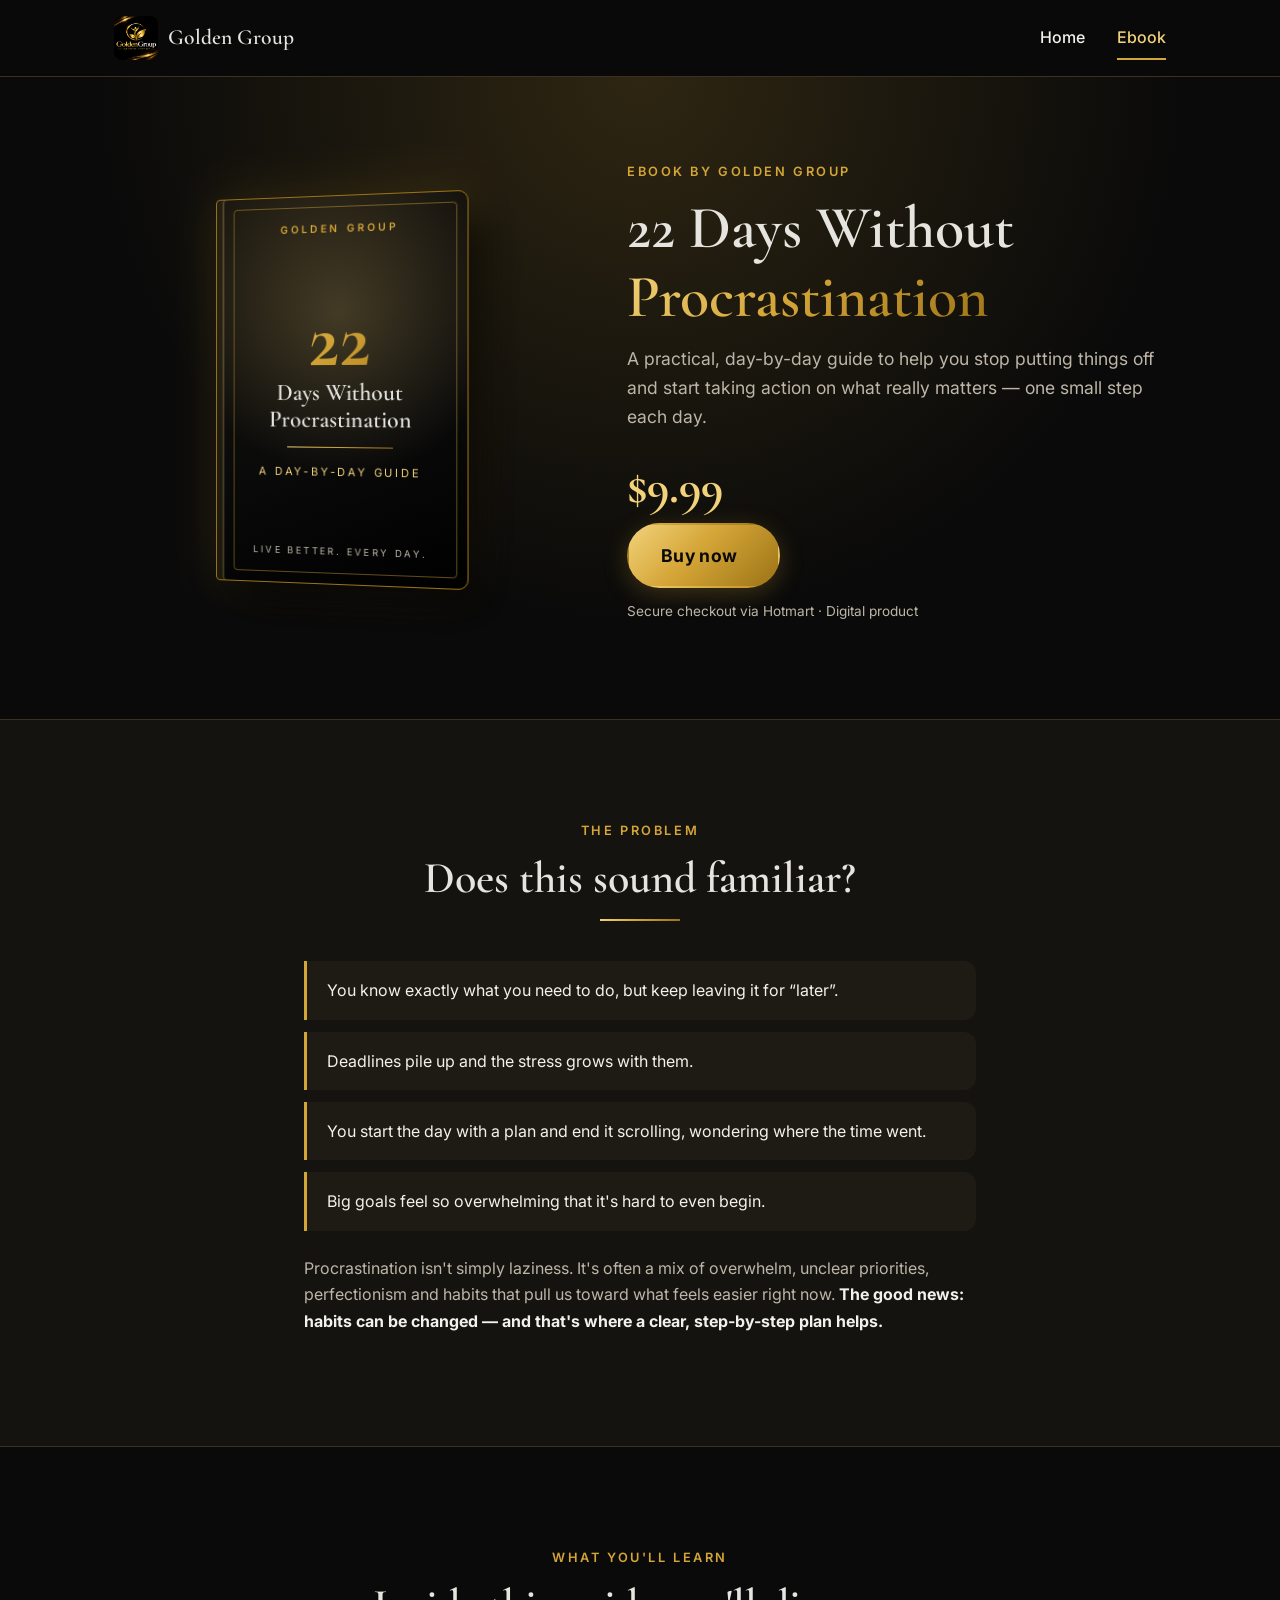
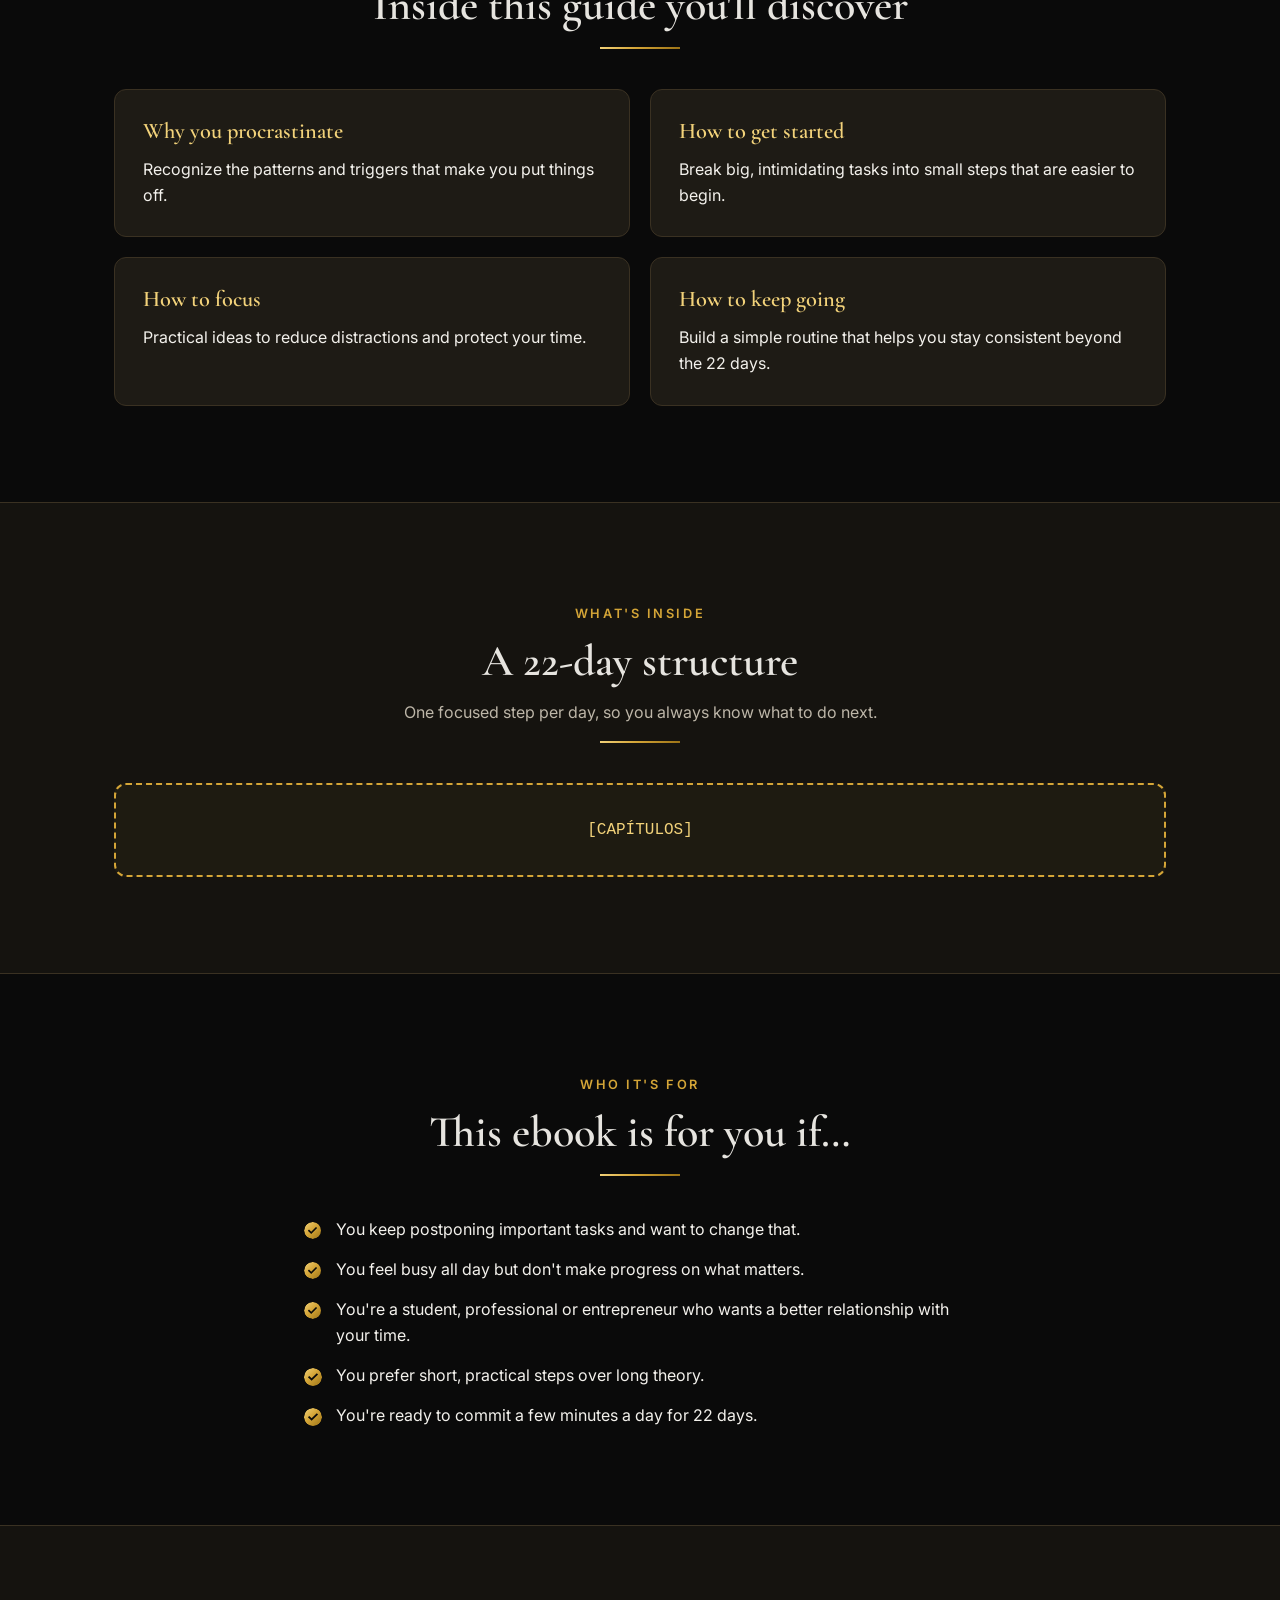
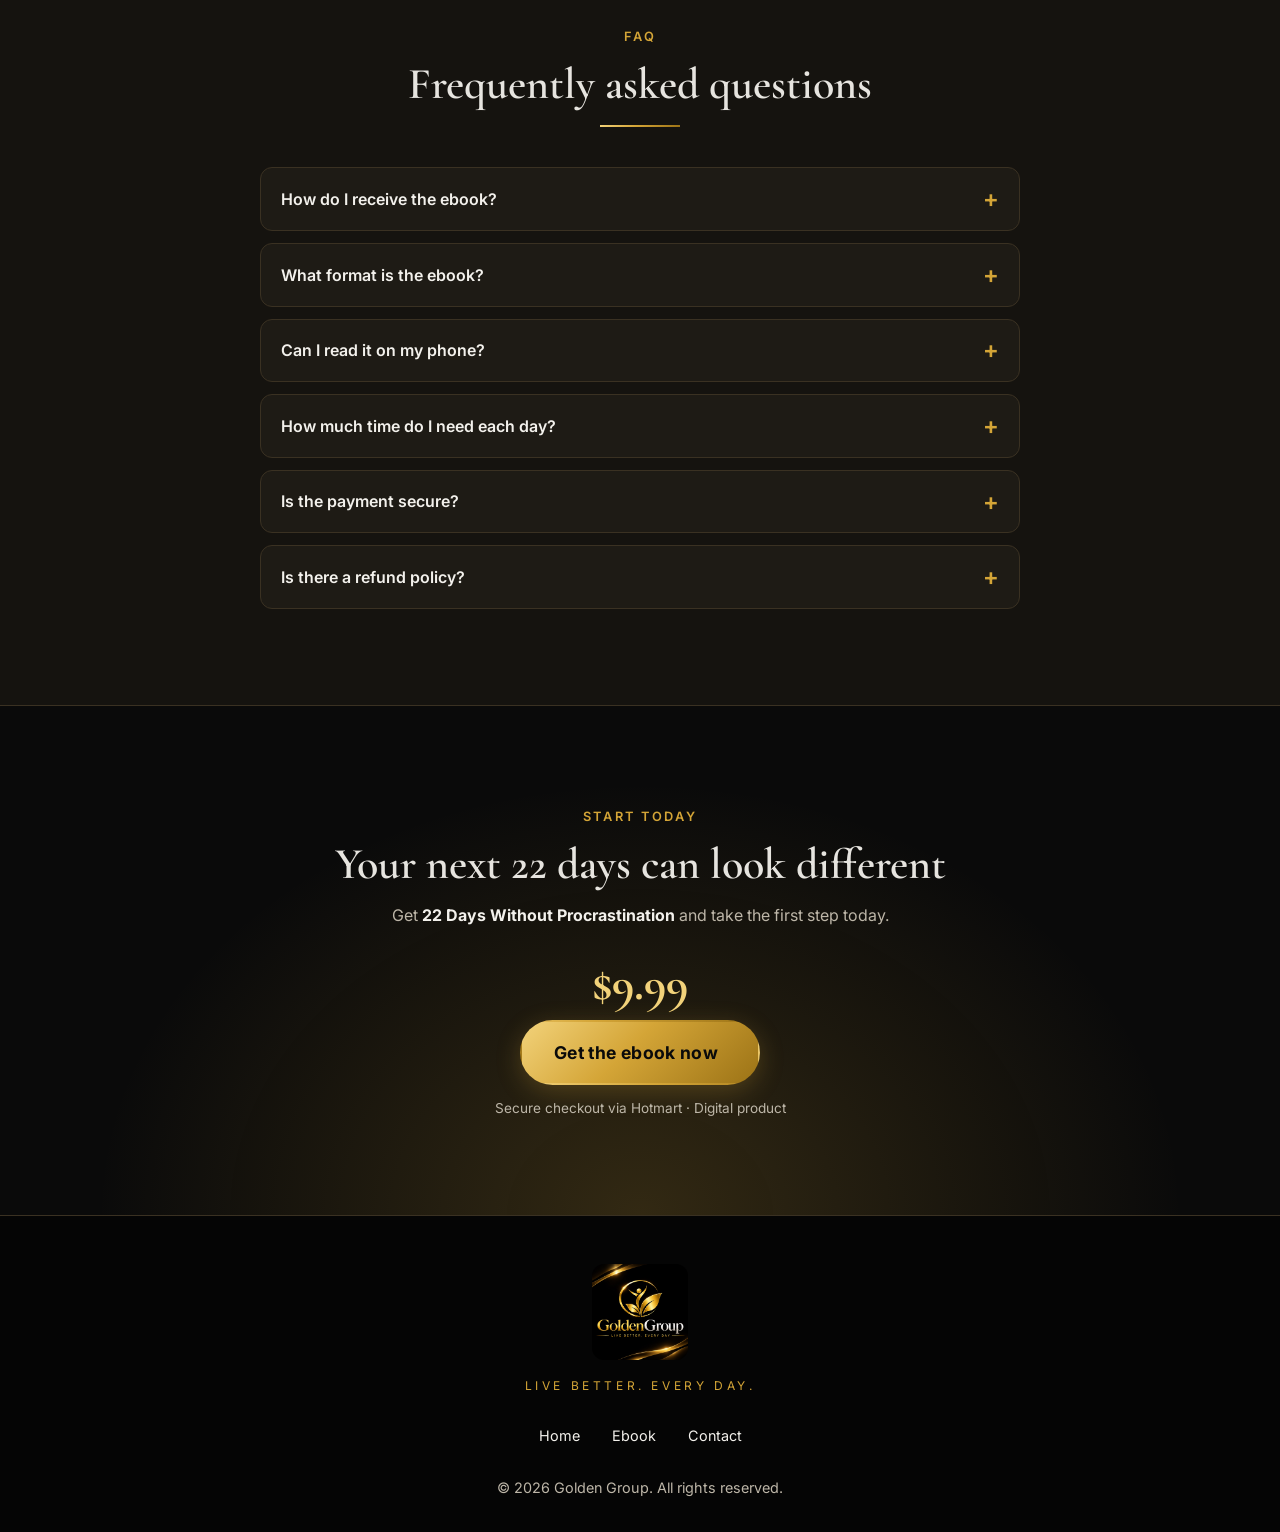
==== ebook.html @ d0ffbc99 "Fill refund policy in FAQ Co-Authored-By: Claude Opus 5.5 <noreply@anthropic.com>" ====
<!DOCTYPE html>
<html lang="en" class="no-js">
<head>
  <meta charset="UTF-8">
  <meta name="viewport" content="width=device-width, initial-scale=1">
  <title>22 Days Without Procrastination — Golden Group</title>
  <meta name="description" content="22 Days Without Procrastination: a practical day-by-day ebook by Golden Group to help you stop putting things off. Only $9.99.">
  <meta name="theme-color" content="#0a0a0a">

  <meta property="og:title" content="22 Days Without Procrastination — Golden Group">
  <meta property="og:description" content="A practical day-by-day ebook to help you stop putting things off. Only $9.99.">
  <meta property="og:type" content="product">
  <meta property="og:image" content="assets/logo.png">

  <link rel="icon" href="assets/logo.png">
  <link rel="apple-touch-icon" href="assets/logo.png">

  <link rel="preconnect" href="https://fonts.googleapis.com">
  <link rel="preconnect" href="https://fonts.gstatic.com" crossorigin>
  <link href="https://fonts.googleapis.com/css2?family=Cormorant+Garamond:wght@500;600;700&family=Inter:wght@400;500;600;700&display=swap" rel="stylesheet">
  <link rel="stylesheet" href="css/style.css">
</head>
<body>
  <a class="skip-link" href="#main">Skip to content</a>

  <header class="site-header">
    <div class="container header-inner">
      <a class="brand" href="index.html">
        <img src="assets/logo.png" alt="" width="44" height="44">
        <span>Golden Group</span>
      </a>
      <button class="nav-toggle" type="button" aria-expanded="false" aria-controls="site-nav" aria-label="Open menu">
        <span class="nav-toggle-bar" aria-hidden="true"></span>
      </button>
      <nav id="site-nav" class="site-nav" aria-label="Main">
        <ul class="nav-list">
          <li><a href="index.html">Home</a></li>
          <li><a href="ebook.html" aria-current="page">Ebook</a></li>
        </ul>
      </nav>
    </div>
  </header>

  <main id="main">
    <!-- Hero / offer -->
    <section class="hero ebook-hero" aria-labelledby="ebook-title">
      <div class="container feature">
        <div class="cover-wrap">
          <div class="ebook-cover" role="img" aria-label="Cover of the ebook 22 Days Without Procrastination, by Golden Group">
            <span class="cover-brand" aria-hidden="true">Golden Group</span>
            <div aria-hidden="true">
              <span class="cover-number text-gold">22</span>
              <span class="cover-title">Days Without Procrastination</span>
              <div class="cover-rule"></div>
              <span class="cover-sub">A day-by-day guide</span>
            </div>
            <span class="cover-footer" aria-hidden="true">Live better. Every day.</span>
          </div>
        </div>

        <div class="feature-body">
          <span class="eyebrow">Ebook by Golden Group</span>
          <h1 id="ebook-title">22 Days Without <span class="text-gold">Procrastination</span></h1>
          <p class="lead">
            A practical, day-by-day guide to help you stop putting things off and start
            taking action on what really matters — one small step each day.
          </p>
          <div class="price-box">
            <span class="price-tag" aria-label="Price: 9 dollars and 99 cents">$9.99</span>
            <a class="btn btn-primary btn-lg" href="https://pay.hotmart.com/P107081521Q" target="_blank" rel="noopener">
              Buy now<span class="visually-hidden"> (opens in a new tab)</span>
            </a>
            <p class="price-note">Secure checkout via Hotmart · Digital product</p>
          </div>
        </div>
      </div>
    </section>

    <!-- The problem -->
    <section id="problem" class="section section-alt" aria-labelledby="problem-title">
      <div class="container prose">
        <div class="section-header">
          <span class="eyebrow">The problem</span>
          <h2 id="problem-title">Does this sound familiar?</h2>
          <hr class="divider">
        </div>
        <ul class="pain-list">
          <li>You know exactly what you need to do, but keep leaving it for “later”.</li>
          <li>Deadlines pile up and the stress grows with them.</li>
          <li>You start the day with a plan and end it scrolling, wondering where the time went.</li>
          <li>Big goals feel so overwhelming that it's hard to even begin.</li>
        </ul>
        <p>
          Procrastination isn't simply laziness. It's often a mix of overwhelm, unclear priorities,
          perfectionism and habits that pull us toward what feels easier right now.
          <strong>The good news: habits can be changed — and that's where a clear,
          step-by-step plan helps.</strong>
        </p>
      </div>
    </section>

    <!-- What you'll learn -->
    <section id="learn" class="section" aria-labelledby="learn-title">
      <div class="container">
        <div class="section-header">
          <span class="eyebrow">What you'll learn</span>
          <h2 id="learn-title">Inside this guide you'll discover</h2>
          <hr class="divider">
        </div>
        <div class="grid grid-2">
          <article class="card">
            <h3>Why you procrastinate</h3>
            <p>Recognize the patterns and triggers that make you put things off.</p>
          </article>
          <article class="card">
            <h3>How to get started</h3>
            <p>Break big, intimidating tasks into small steps that are easier to begin.</p>
          </article>
          <article class="card">
            <h3>How to focus</h3>
            <p>Practical ideas to reduce distractions and protect your time.</p>
          </article>
          <article class="card">
            <h3>How to keep going</h3>
            <p>Build a simple routine that helps you stay consistent beyond the 22 days.</p>
          </article>
        </div>
      </div>
    </section>

    <!-- What's inside -->
    <section id="inside" class="section section-alt" aria-labelledby="inside-title">
      <div class="container">
        <div class="section-header">
          <span class="eyebrow">What's inside</span>
          <h2 id="inside-title">A 22-day structure</h2>
          <p>One focused step per day, so you always know what to do next.</p>
          <hr class="divider">
        </div>

        <!--
          Replace the placeholder block below with the chapter list.
          Template for each day (copy one <li> per day):

          <ol class="day-list">
            <li><span class="day">Day 1</span> <span>Chapter title</span></li>
            <li><span class="day">Day 2</span> <span>Chapter title</span></li>
            ...
          </ol>
        -->
        <div class="placeholder-block">[CAPÍTULOS]</div>
      </div>
    </section>

    <!-- Who it's for -->
    <section id="for-who" class="section" aria-labelledby="for-who-title">
      <div class="container prose">
        <div class="section-header">
          <span class="eyebrow">Who it's for</span>
          <h2 id="for-who-title">This ebook is for you if…</h2>
          <hr class="divider">
        </div>
        <ul class="check-list">
          <li>You keep postponing important tasks and want to change that.</li>
          <li>You feel busy all day but don't make progress on what matters.</li>
          <li>You're a student, professional or entrepreneur who wants a better relationship with your time.</li>
          <li>You prefer short, practical steps over long theory.</li>
          <li>You're ready to commit a few minutes a day for 22 days.</li>
        </ul>
      </div>
    </section>

    <!-- Testimonials (fill with real feedback only). Hidden until real testimonials exist:
         remove the "hidden" attribute below to show this section. -->
    <section id="testimonials" class="section section-alt" aria-labelledby="testimonials-title" hidden>
      <div class="container">
        <div class="section-header">
          <span class="eyebrow">Testimonials</span>
          <h2 id="testimonials-title">What readers say</h2>
          <hr class="divider">
        </div>
        <div class="grid grid-3">
          <blockquote class="testimonial">[TESTIMONIAL]</blockquote>
          <blockquote class="testimonial">[TESTIMONIAL]</blockquote>
          <blockquote class="testimonial">[TESTIMONIAL]</blockquote>
        </div>
      </div>
    </section>

    <!-- FAQ -->
    <section id="faq" class="section section-alt" aria-labelledby="faq-title">
      <div class="container">
        <div class="section-header">
          <span class="eyebrow">FAQ</span>
          <h2 id="faq-title">Frequently asked questions</h2>
          <hr class="divider">
        </div>
        <div class="faq">
          <details>
            <summary>How do I receive the ebook?</summary>
            <div class="answer">
              <p>The purchase is processed by Hotmart. Once your payment is confirmed, you'll receive access instructions at the email address you used at checkout.</p>
            </div>
          </details>
          <details>
            <summary>What format is the ebook?</summary>
            <div class="answer">
              <p>It's a PDF, so you can open it on almost any device.</p>
            </div>
          </details>
          <details>
            <summary>Can I read it on my phone?</summary>
            <div class="answer">
              <p>Yes. It's a digital product, so you can read it on your phone, tablet or computer.</p>
            </div>
          </details>
          <details>
            <summary>How much time do I need each day?</summary>
            <div class="answer">
              <p>[DAILY-TIME — e.g. how long each day's reading and action takes]</p>
            </div>
          </details>
          <details>
            <summary>Is the payment secure?</summary>
            <div class="answer">
              <p>Yes. Checkout happens on Hotmart, a platform for selling digital products. Golden Group never sees your card details.</p>
            </div>
          </details>
          <details>
            <summary>Is there a refund policy?</summary>
            <div class="answer">
              <p>Yes. You have a 5-day guarantee: if you request a refund through Hotmart within 5 days of your purchase, you get your money back.</p>
            </div>
          </details>
        </div>
      </div>
    </section>

    <!-- Final CTA -->
    <section class="section final-cta" aria-labelledby="cta-title">
      <div class="container">
        <div class="prose">
          <span class="eyebrow">Start today</span>
          <h2 id="cta-title">Your next 22 days can look different</h2>
          <p>Get <strong>22 Days Without Procrastination</strong> and take the first step today.</p>
        </div>
        <div class="price-box">
          <span class="price-tag" aria-label="Price: 9 dollars and 99 cents">$9.99</span>
          <a class="btn btn-primary btn-lg" href="https://pay.hotmart.com/P107081521Q" target="_blank" rel="noopener">
            Get the ebook now<span class="visually-hidden"> (opens in a new tab)</span>
          </a>
          <p class="price-note">Secure checkout via Hotmart · Digital product</p>
        </div>
      </div>
    </section>
  </main>

  <footer class="site-footer">
    <div class="container">
      <img class="footer-logo" src="assets/logo.png" alt="Golden Group logo" width="96" height="96" loading="lazy">
      <p class="footer-tagline">Live better. Every day.</p>
      <nav class="footer-nav" aria-label="Footer">
        <ul>
          <li><a href="index.html">Home</a></li>
          <li><a href="ebook.html">Ebook</a></li>
          <li><a href="index.html#contact">Contact</a></li>
        </ul>
      </nav>
      <p class="copyright">&copy; <span id="year">2026</span> Golden Group. All rights reserved.</p>
    </div>
  </footer>

  <script src="js/main.js"></script>
</body>
</html>
---- css/style.css ----
/* ==========================================================================
   Golden Group — global styles (mobile first)
   Palette taken from the logo: deep black, metallic gold, silver-white.
   ========================================================================== */

:root {
  --color-bg: #0a0a0a;
  --color-surface: #15130f;
  --color-surface-2: #1e1b15;
  --color-border: #3a3122;

  --color-gold: #d4a537;
  --color-gold-light: #f2d27a;
  --color-gold-deep: #9c7316;
  --color-silver: #e6e4df;

  --color-text: #f3f1ec;
  --color-text-muted: #bdb6a8;

  --gradient-gold: linear-gradient(135deg, #f2d27a 0%, #d4a537 45%, #9c7316 100%);

  --font-heading: "Cormorant Garamond", Georgia, "Times New Roman", serif;
  --font-body: "Inter", system-ui, -apple-system, "Segoe UI", Roboto, sans-serif;

  --radius: 12px;
  --container: 1100px;
  --gutter: 1rem;
  --header-h: 64px;
}

/* ---------- Reset / base ---------- */
*,
*::before,
*::after {
  box-sizing: border-box;
}

html {
  scroll-behavior: smooth;
  scroll-padding-top: calc(var(--header-h) + 1rem);
}

@media (prefers-reduced-motion: reduce) {
  html {
    scroll-behavior: auto;
  }
  *,
  *::before,
  *::after {
    transition: none !important;
    animation: none !important;
  }
}

body {
  margin: 0;
  background: var(--color-bg);
  color: var(--color-text);
  font-family: var(--font-body);
  font-size: 1rem;
  line-height: 1.65;
  -webkit-font-smoothing: antialiased;
}

img {
  max-width: 100%;
  display: block;
}

a {
  color: var(--color-gold-light);
}

a:hover {
  color: var(--color-gold);
}

h1,
h2,
h3 {
  font-family: var(--font-heading);
  font-weight: 600;
  line-height: 1.15;
  margin: 0 0 0.75rem;
  color: var(--color-silver);
}

h1 {
  font-size: clamp(2.25rem, 8vw, 3.75rem);
}

h2 {
  font-size: clamp(1.85rem, 6vw, 2.75rem);
}

h3 {
  font-size: 1.4rem;
}

p {
  margin: 0 0 1rem;
}

:focus-visible {
  outline: 3px solid var(--color-gold-light);
  outline-offset: 3px;
  border-radius: 4px;
}

.visually-hidden {
  position: absolute !important;
  width: 1px;
  height: 1px;
  padding: 0;
  margin: -1px;
  overflow: hidden;
  clip: rect(0, 0, 0, 0);
  white-space: nowrap;
  border: 0;
}

.skip-link {
  position: absolute;
  left: var(--gutter);
  top: -100px;
  z-index: 100;
  padding: 0.75rem 1rem;
  background: var(--color-gold);
  color: var(--color-bg);
  font-weight: 600;
  border-radius: var(--radius);
  text-decoration: none;
}

.skip-link:focus {
  top: 0.5rem;
  color: var(--color-bg);
}

.container {
  width: 100%;
  max-width: var(--container);
  margin: 0 auto;
  padding: 0 var(--gutter);
}

.text-gold {
  background: var(--gradient-gold);
  -webkit-background-clip: text;
  background-clip: text;
  color: var(--color-gold);
  -webkit-text-fill-color: transparent;
}

.eyebrow {
  display: inline-block;
  margin-bottom: 0.75rem;
  font-size: 0.8rem;
  font-weight: 600;
  letter-spacing: 0.2em;
  text-transform: uppercase;
  color: var(--color-gold);
}

.placeholder {
  display: inline-block;
  padding: 0.1rem 0.4rem;
  border: 1px dashed var(--color-gold);
  border-radius: 4px;
  font-family: ui-monospace, SFMono-Regular, Menlo, monospace;
  font-size: 0.9em;
  color: var(--color-gold-light);
}

/* ---------- Buttons ---------- */
.btn {
  display: inline-flex;
  align-items: center;
  justify-content: center;
  gap: 0.5rem;
  min-height: 48px;
  padding: 0.8rem 1.6rem;
  border: 2px solid transparent;
  border-radius: 999px;
  font-family: var(--font-body);
  font-size: 1rem;
  font-weight: 700;
  letter-spacing: 0.02em;
  text-decoration: none;
  cursor: pointer;
  transition: transform 0.15s ease, box-shadow 0.15s ease, background 0.15s ease;
}

.btn-primary {
  background: var(--gradient-gold);
  color: #0a0a0a;
  box-shadow: 0 6px 24px rgba(212, 165, 55, 0.25);
}

.btn-primary:hover {
  color: #0a0a0a;
  transform: translateY(-2px);
  box-shadow: 0 10px 30px rgba(212, 165, 55, 0.4);
}

.btn-outline {
  border-color: var(--color-gold);
  color: var(--color-gold-light);
  background: transparent;
}

.btn-outline:hover {
  background: rgba(212, 165, 55, 0.12);
  color: var(--color-gold-light);
}

.btn-lg {
  min-height: 56px;
  padding: 1rem 2rem;
  font-size: 1.1rem;
}

.btn-block {
  width: 100%;
}

/* ---------- Header / navigation ---------- */
.site-header {
  position: sticky;
  top: 0;
  z-index: 50;
  background: rgba(10, 10, 10, 0.92);
  backdrop-filter: blur(8px);
  border-bottom: 1px solid var(--color-border);
}

.header-inner {
  display: flex;
  align-items: center;
  justify-content: space-between;
  min-height: var(--header-h);
}

.brand {
  display: inline-flex;
  align-items: center;
  gap: 0.6rem;
  text-decoration: none;
  color: var(--color-silver);
  font-family: var(--font-heading);
  font-size: 1.35rem;
  font-weight: 600;
}

.brand img {
  width: 44px;
  height: 44px;
  border-radius: 8px;
  object-fit: cover;
}

.nav-toggle {
  display: inline-flex;
  align-items: center;
  justify-content: center;
  width: 48px;
  height: 48px;
  padding: 0;
  background: transparent;
  border: 1px solid var(--color-border);
  border-radius: 10px;
  color: var(--color-gold-light);
  cursor: pointer;
}

.nav-toggle-bar,
.nav-toggle-bar::before,
.nav-toggle-bar::after {
  display: block;
  width: 22px;
  height: 2px;
  background: currentColor;
  border-radius: 2px;
  position: relative;
  transition: transform 0.2s ease, background 0.2s ease;
}

.nav-toggle-bar::before,
.nav-toggle-bar::after {
  content: "";
  position: absolute;
  left: 0;
}

.nav-toggle-bar::before {
  top: -7px;
}

.nav-toggle-bar::after {
  top: 7px;
}

.nav-toggle[aria-expanded="true"] .nav-toggle-bar {
  background: transparent;
}

.nav-toggle[aria-expanded="true"] .nav-toggle-bar::before {
  transform: translateY(7px) rotate(45deg);
}

.nav-toggle[aria-expanded="true"] .nav-toggle-bar::after {
  transform: translateY(-7px) rotate(-45deg);
}

.site-nav {
  display: none;
  position: absolute;
  top: 100%;
  left: 0;
  right: 0;
  background: var(--color-bg);
  border-bottom: 1px solid var(--color-border);
}

.site-nav.is-open {
  display: block;
}

/* Without JS the menu is always visible */
.no-js .site-nav {
  display: block;
  position: static;
  border: 0;
}

.no-js .nav-toggle {
  display: none;
}

.nav-list {
  list-style: none;
  margin: 0;
  padding: 0.5rem var(--gutter) 1rem;
}

.nav-list a {
  display: block;
  padding: 0.85rem 0.25rem;
  color: var(--color-text);
  text-decoration: none;
  font-weight: 500;
  border-bottom: 1px solid var(--color-border);
}

.nav-list li:last-child a {
  border-bottom: 0;
}

.nav-list a:hover,
.nav-list a[aria-current="page"] {
  color: var(--color-gold-light);
}

/* ---------- Sections ---------- */
.section {
  padding: 4rem 0;
}

.section-alt {
  background: var(--color-surface);
  border-top: 1px solid var(--color-border);
  border-bottom: 1px solid var(--color-border);
}

.section-header {
  max-width: 680px;
  margin: 0 auto 2.5rem;
  text-align: center;
}

.section-header p {
  color: var(--color-text-muted);
}

.divider {
  width: 80px;
  height: 2px;
  margin: 1rem auto 0;
  background: var(--gradient-gold);
  border: 0;
}

/* ---------- Hero ---------- */
.hero {
  position: relative;
  padding: 3.5rem 0 4rem;
  overflow: hidden;
  text-align: center;
  background:
    radial-gradient(ellipse at 50% 0%, rgba(212, 165, 55, 0.18), transparent 60%),
    var(--color-bg);
}

.hero-logo {
  width: 180px;
  height: 180px;
  margin: 0 auto 1.5rem;
  border-radius: 50%;
  object-fit: cover;
  box-shadow: 0 0 60px rgba(212, 165, 55, 0.25);
}

.hero .lead {
  max-width: 620px;
  margin: 0 auto 2rem;
  font-size: 1.1rem;
  color: var(--color-text-muted);
}

.hero-actions {
  display: flex;
  flex-direction: column;
  gap: 0.75rem;
  align-items: stretch;
  max-width: 360px;
  margin: 0 auto;
}

/* ---------- Cards / grids ---------- */
.grid {
  display: grid;
  gap: 1.25rem;
}

.card {
  padding: 1.75rem;
  background: var(--color-surface-2);
  border: 1px solid var(--color-border);
  border-radius: var(--radius);
}

.card h3 {
  color: var(--color-gold-light);
}

.card p:last-child {
  margin-bottom: 0;
}

.card-icon {
  display: inline-flex;
  align-items: center;
  justify-content: center;
  width: 48px;
  height: 48px;
  margin-bottom: 1rem;
  border-radius: 50%;
  border: 1px solid var(--color-gold);
  color: var(--color-gold-light);
  font-family: var(--font-heading);
  font-size: 1.4rem;
  font-weight: 700;
}

/* ---------- Ebook feature (home) ---------- */
.feature {
  display: grid;
  gap: 2.5rem;
  align-items: center;
}

.feature-body .price {
  font-family: var(--font-heading);
  font-size: 2.5rem;
  font-weight: 700;
  color: var(--color-gold-light);
  margin-bottom: 1.25rem;
}

/* ---------- Ebook cover mockup (pure HTML/CSS) ---------- */
.cover-wrap {
  display: flex;
  justify-content: center;
  perspective: 1200px;
}

.ebook-cover {
  position: relative;
  width: min(260px, 75vw);
  aspect-ratio: 2 / 3;
  padding: 1.5rem 1.25rem;
  display: flex;
  flex-direction: column;
  justify-content: space-between;
  text-align: center;
  color: var(--color-text);
  background:
    radial-gradient(circle at 50% 30%, rgba(242, 210, 122, 0.22), transparent 55%),
    linear-gradient(160deg, #1c1810 0%, #0a0a0a 60%, #000 100%);
  border: 1px solid var(--color-gold-deep);
  border-radius: 4px 10px 10px 4px;
  box-shadow:
    inset 6px 0 0 rgba(0, 0, 0, 0.55),
    inset 8px 0 0 rgba(242, 210, 122, 0.25),
    18px 22px 40px rgba(0, 0, 0, 0.7),
    0 0 50px rgba(212, 165, 55, 0.18);
  transform: rotateY(-14deg);
  transition: transform 0.4s ease;
}

.ebook-cover:hover {
  transform: rotateY(-4deg);
}

.ebook-cover::before {
  content: "";
  position: absolute;
  inset: 10px 10px 10px 18px;
  border: 1px solid rgba(212, 165, 55, 0.45);
  border-radius: 4px;
  pointer-events: none;
}

.cover-brand {
  font-size: 0.65rem;
  font-weight: 600;
  letter-spacing: 0.3em;
  text-transform: uppercase;
  color: var(--color-gold);
}

.cover-number {
  display: block;
  font-family: var(--font-heading);
  font-size: 5rem;
  font-weight: 700;
  line-height: 1;
}

.cover-title {
  display: block;
  font-family: var(--font-heading);
  font-size: 1.5rem;
  font-weight: 600;
  line-height: 1.1;
  color: var(--color-silver);
}

.cover-sub {
  display: block;
  margin-top: 0.4rem;
  font-size: 0.7rem;
  letter-spacing: 0.25em;
  text-transform: uppercase;
  color: var(--color-gold-light);
}

.cover-rule {
  width: 50%;
  height: 1px;
  margin: 0.9rem auto;
  background: var(--gradient-gold);
}

.cover-footer {
  font-size: 0.6rem;
  letter-spacing: 0.25em;
  text-transform: uppercase;
  color: var(--color-text-muted);
}

/* ---------- Lists ---------- */
.check-list {
  list-style: none;
  margin: 0;
  padding: 0;
  display: grid;
  gap: 0.85rem;
}

.check-list li {
  position: relative;
  padding-left: 2rem;
}

.check-list li::before {
  content: "";
  position: absolute;
  left: 0;
  top: 0.35em;
  width: 1.1rem;
  height: 1.1rem;
  border-radius: 50%;
  background: var(--gradient-gold);
  -webkit-mask: url("data:image/svg+xml,%3Csvg xmlns='http://www.w3.org/2000/svg' viewBox='0 0 20 20'%3E%3Cpath d='M10 0a10 10 0 1 0 0 20 10 10 0 0 0 0-20zm-1.5 14.2-4-4 1.4-1.4 2.6 2.6 5.6-5.6 1.4 1.4-7 7z'/%3E%3C/svg%3E") center / contain no-repeat;
  mask: url("data:image/svg+xml,%3Csvg xmlns='http://www.w3.org/2000/svg' viewBox='0 0 20 20'%3E%3Cpath d='M10 0a10 10 0 1 0 0 20 10 10 0 0 0 0-20zm-1.5 14.2-4-4 1.4-1.4 2.6 2.6 5.6-5.6 1.4 1.4-7 7z'/%3E%3C/svg%3E") center / contain no-repeat;
}

/* ---------- Contact ---------- */
.contact-box {
  max-width: 620px;
  margin: 0 auto;
  text-align: center;
}

.contact-list {
  list-style: none;
  margin: 1.5rem 0 0;
  padding: 0;
  display: grid;
  gap: 0.75rem;
}

.contact-list li {
  padding: 1rem;
  background: var(--color-surface-2);
  border: 1px solid var(--color-border);
  border-radius: var(--radius);
}

.contact-list strong {
  display: block;
  font-size: 0.8rem;
  letter-spacing: 0.15em;
  text-transform: uppercase;
  color: var(--color-gold);
}

/* ---------- Ebook page ---------- */
.ebook-hero {
  text-align: left;
}

.ebook-hero .feature-body {
  text-align: center;
}

.price-box {
  display: flex;
  flex-direction: column;
  gap: 0.75rem;
  align-items: center;
  margin-top: 1.5rem;
}

.price-tag {
  font-family: var(--font-heading);
  font-size: 3rem;
  font-weight: 700;
  line-height: 1;
  color: var(--color-gold-light);
}

.price-note {
  font-size: 0.85rem;
  color: var(--color-text-muted);
  margin: 0;
}

.prose {
  max-width: 720px;
  margin: 0 auto;
}

.prose p {
  color: var(--color-text-muted);
}

.prose strong {
  color: var(--color-text);
}

.pain-list li {
  padding: 1rem 1.25rem;
  background: var(--color-surface-2);
  border-left: 3px solid var(--color-gold);
  border-radius: 0 var(--radius) var(--radius) 0;
  list-style: none;
}

.pain-list {
  display: grid;
  gap: 0.75rem;
  margin: 1.5rem 0;
  padding: 0;
}

.placeholder-block {
  padding: 2rem 1.25rem;
  border: 2px dashed var(--color-gold);
  border-radius: var(--radius);
  text-align: center;
  font-family: ui-monospace, SFMono-Regular, Menlo, monospace;
  color: var(--color-gold-light);
  background: rgba(212, 165, 55, 0.05);
}

.day-list {
  list-style: none;
  margin: 0;
  padding: 0;
  display: grid;
  gap: 0.75rem;
}

.day-list li {
  display: flex;
  gap: 1rem;
  align-items: baseline;
  padding: 1rem 1.25rem;
  background: var(--color-surface-2);
  border: 1px solid var(--color-border);
  border-radius: var(--radius);
}

.day-list .day {
  flex-shrink: 0;
  font-family: var(--font-heading);
  font-weight: 700;
  font-size: 1.2rem;
  color: var(--color-gold);
}

.testimonial {
  margin: 0;
  padding: 1.5rem;
  background: var(--color-surface-2);
  border: 1px dashed var(--color-gold);
  border-radius: var(--radius);
  text-align: center;
  color: var(--color-gold-light);
  font-family: ui-monospace, SFMono-Regular, Menlo, monospace;
}

/* FAQ — native <details> for built-in accessibility */
.faq {
  max-width: 760px;
  margin: 0 auto;
  display: grid;
  gap: 0.75rem;
}

.faq details {
  background: var(--color-surface-2);
  border: 1px solid var(--color-border);
  border-radius: var(--radius);
}

.faq details[open] {
  border-color: var(--color-gold-deep);
}

.faq summary {
  position: relative;
  padding: 1.1rem 3rem 1.1rem 1.25rem;
  font-weight: 600;
  cursor: pointer;
  list-style: none;
}

.faq summary::-webkit-details-marker {
  display: none;
}

.faq summary::after {
  content: "+";
  position: absolute;
  right: 1.25rem;
  top: 50%;
  transform: translateY(-50%);
  font-size: 1.5rem;
  line-height: 1;
  color: var(--color-gold);
}

.faq details[open] summary::after {
  content: "\2212";
}

.faq .answer {
  padding: 0 1.25rem 1.25rem;
  color: var(--color-text-muted);
}

.faq .answer p:last-child {
  margin-bottom: 0;
}

.final-cta {
  text-align: center;
  background:
    radial-gradient(ellipse at 50% 100%, rgba(212, 165, 55, 0.2), transparent 60%),
    var(--color-bg);
}

.final-cta .prose {
  margin-bottom: 2rem;
}

/* ---------- Footer ---------- */
.site-footer {
  padding: 3rem 0 2rem;
  border-top: 1px solid var(--color-border);
  background: #050505;
  text-align: center;
  color: var(--color-text-muted);
  font-size: 0.9rem;
}

.footer-logo {
  width: 96px;
  height: 96px;
  margin: 0 auto 1rem;
  border-radius: 12px;
  object-fit: cover;
}

.footer-tagline {
  font-size: 0.75rem;
  letter-spacing: 0.3em;
  text-transform: uppercase;
  color: var(--color-gold);
}

.footer-nav ul {
  list-style: none;
  display: flex;
  justify-content: center;
  gap: 1.5rem;
  margin: 1.25rem 0;
  padding: 0;
}

.footer-nav a {
  display: inline-block;
  padding: 0.5rem 0.25rem;
  color: var(--color-text);
  text-decoration: none;
}

.footer-nav a:hover {
  color: var(--color-gold-light);
}

.copyright {
  margin: 0;
}

/* ==========================================================================
   Larger screens
   ========================================================================== */
@media (min-width: 640px) {
  :root {
    --gutter: 1.5rem;
  }

  .hero-actions {
    flex-direction: row;
    justify-content: center;
    max-width: none;
  }

  .grid-2 {
    grid-template-columns: repeat(2, 1fr);
  }

  .contact-list {
    grid-template-columns: repeat(2, 1fr);
  }
}

@media (min-width: 900px) {
  :root {
    --header-h: 76px;
  }

  .section {
    padding: 6rem 0;
  }

  .hero {
    padding: 5rem 0 6rem;
  }

  .hero-logo {
    width: 220px;
    height: 220px;
  }

  .nav-toggle {
    display: none;
  }

  .site-nav,
  .no-js .site-nav {
    display: block;
    position: static;
    background: transparent;
    border: 0;
  }

  .nav-list {
    display: flex;
    gap: 2rem;
    padding: 0;
  }

  .nav-list a {
    padding: 0.5rem 0;
    border-bottom: 2px solid transparent;
  }

  .nav-list li:last-child a {
    border-bottom: 2px solid transparent;
  }

  .nav-list a[aria-current="page"],
  .nav-list li:last-child a[aria-current="page"] {
    border-bottom-color: var(--color-gold);
  }

  .grid-3 {
    grid-template-columns: repeat(3, 1fr);
  }

  .feature {
    grid-template-columns: 1fr 1.2fr;
    gap: 4rem;
  }

  .ebook-hero .feature-body {
    text-align: left;
  }

  .ebook-hero .price-box {
    align-items: flex-start;
  }

  .day-list {
    grid-template-columns: repeat(2, 1fr);
  }
}
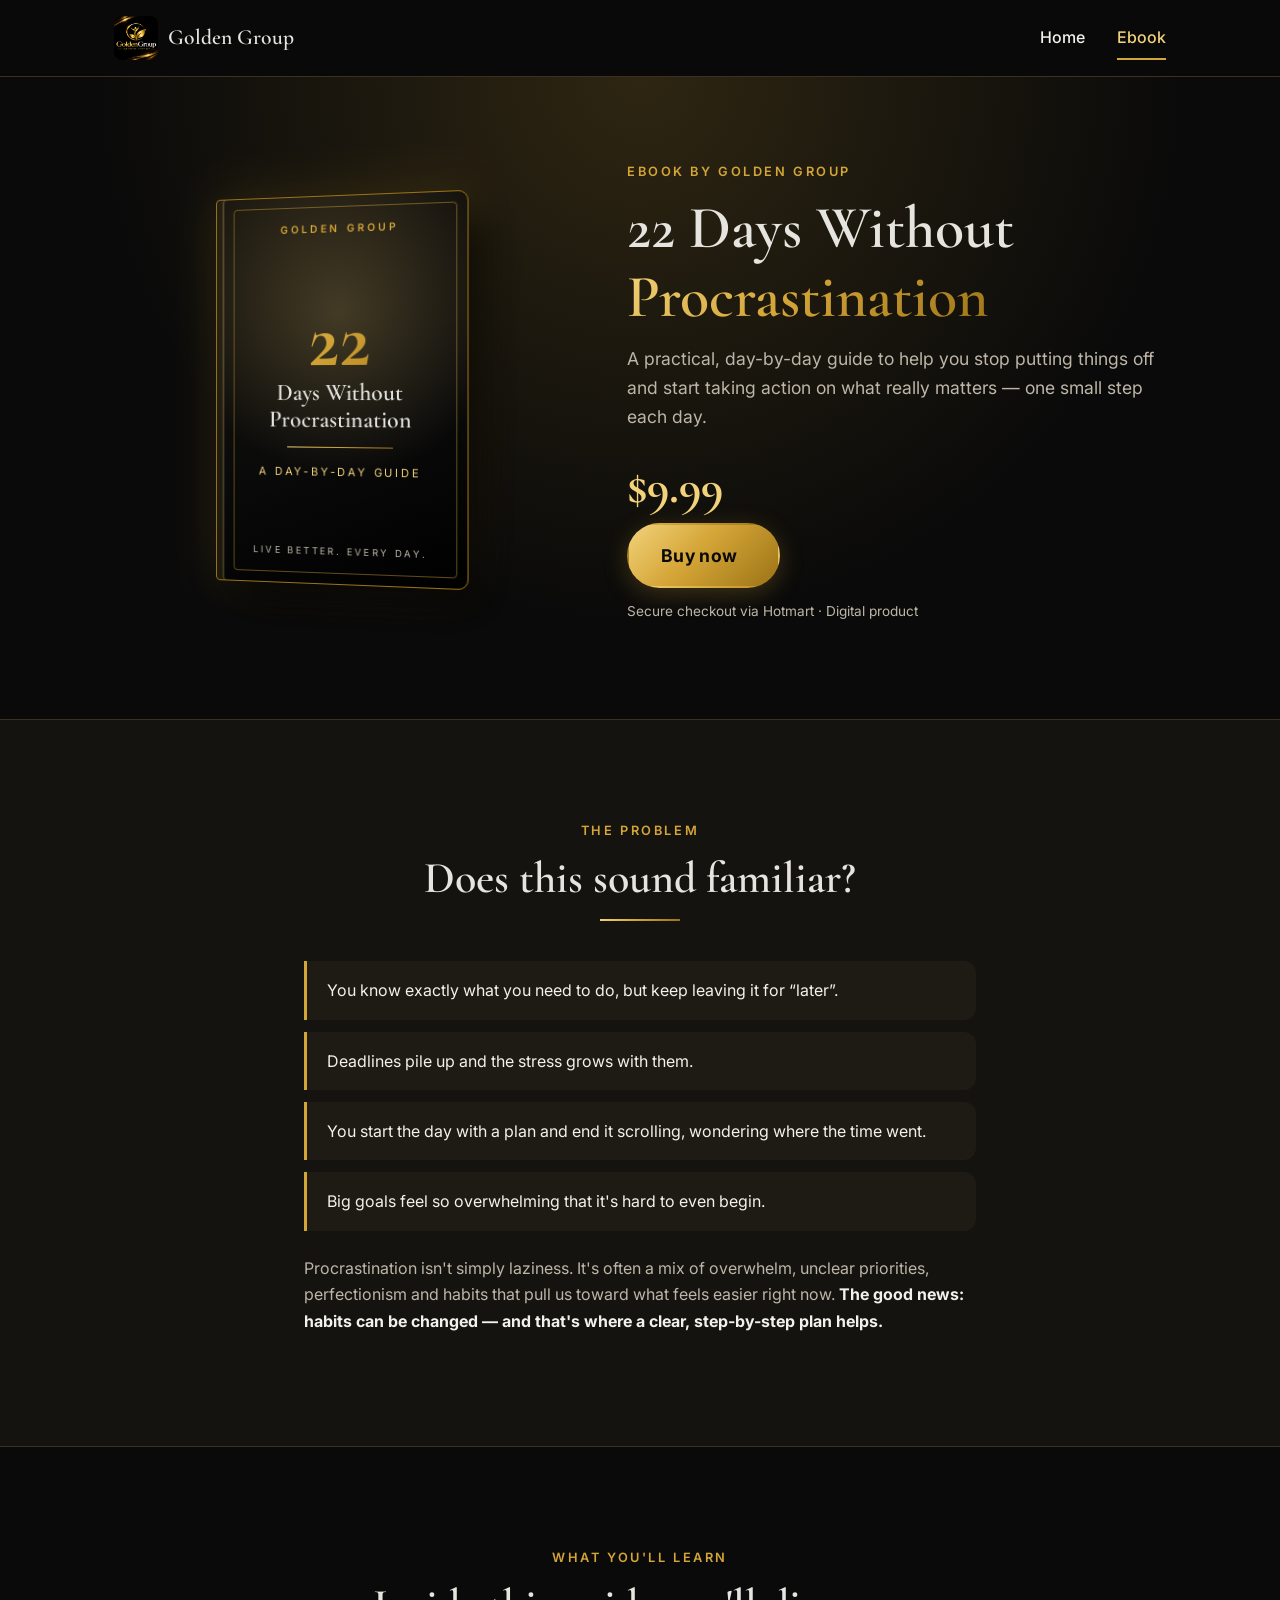
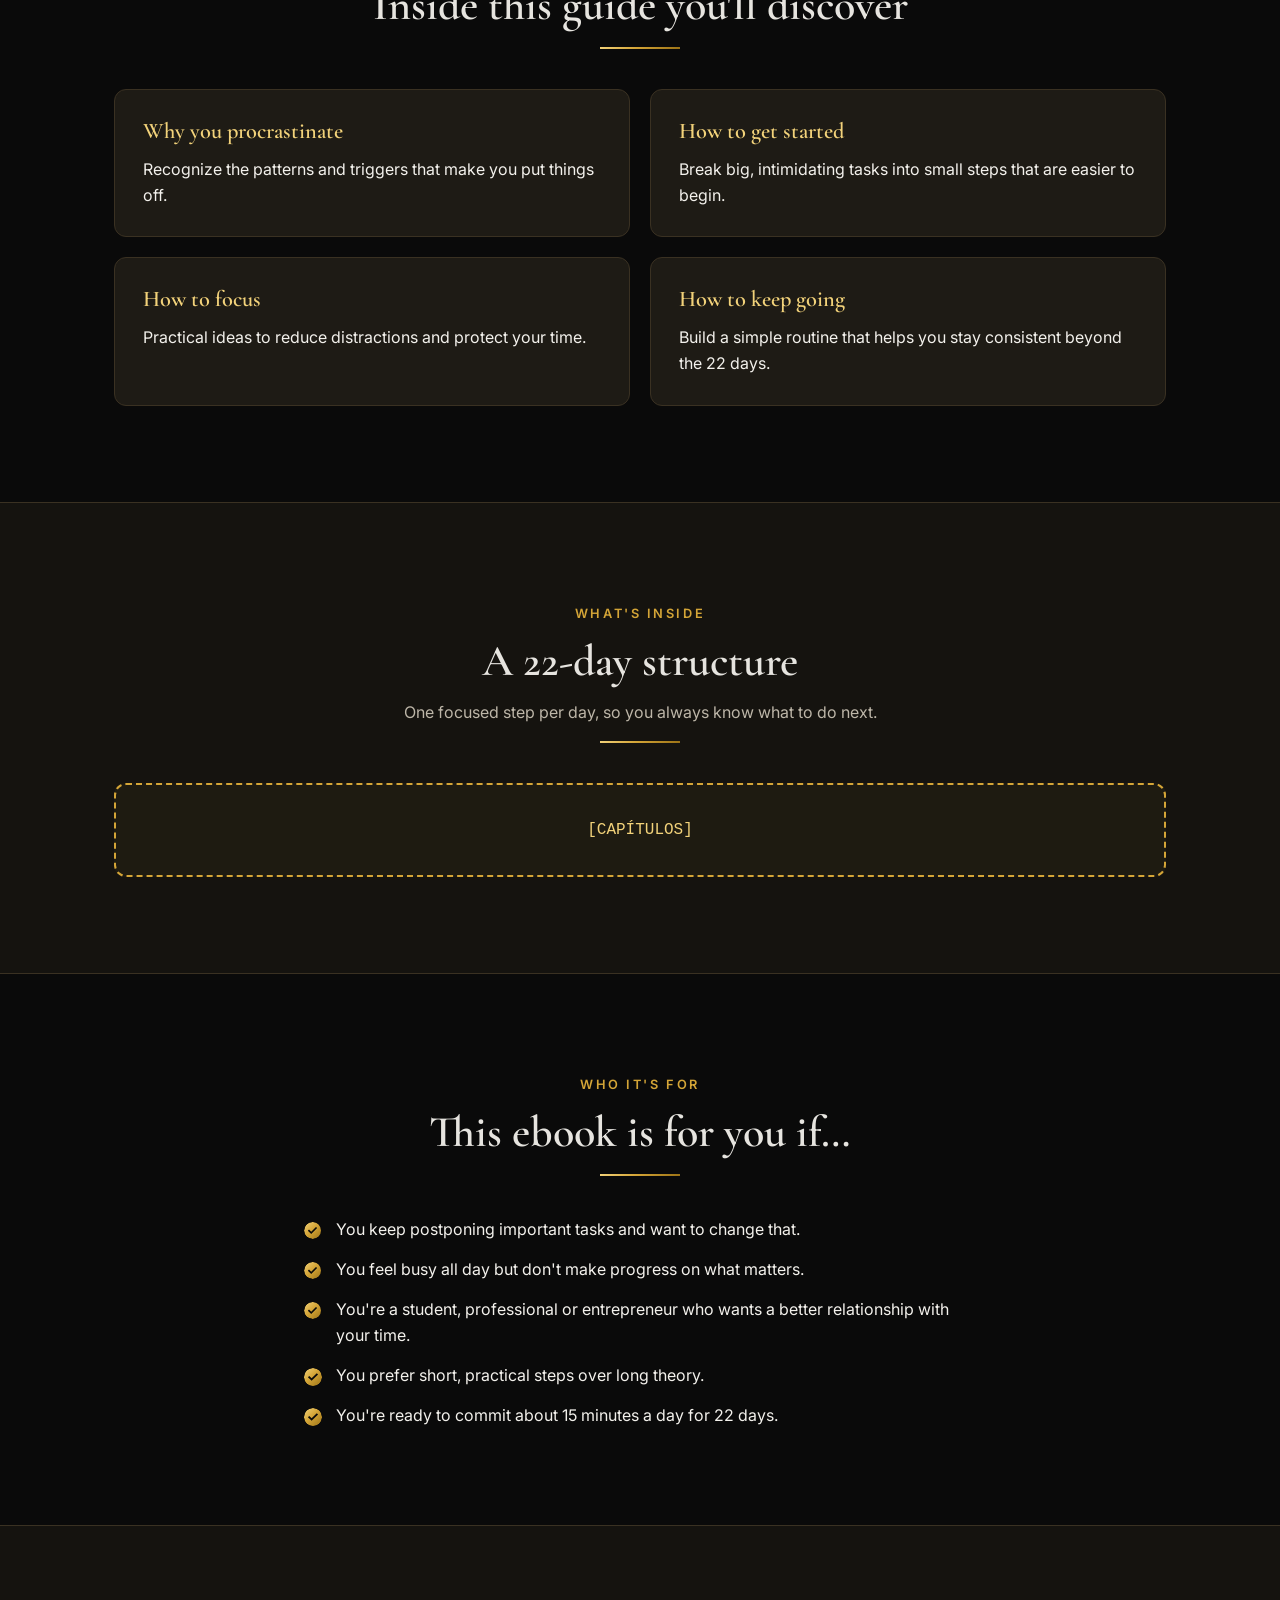
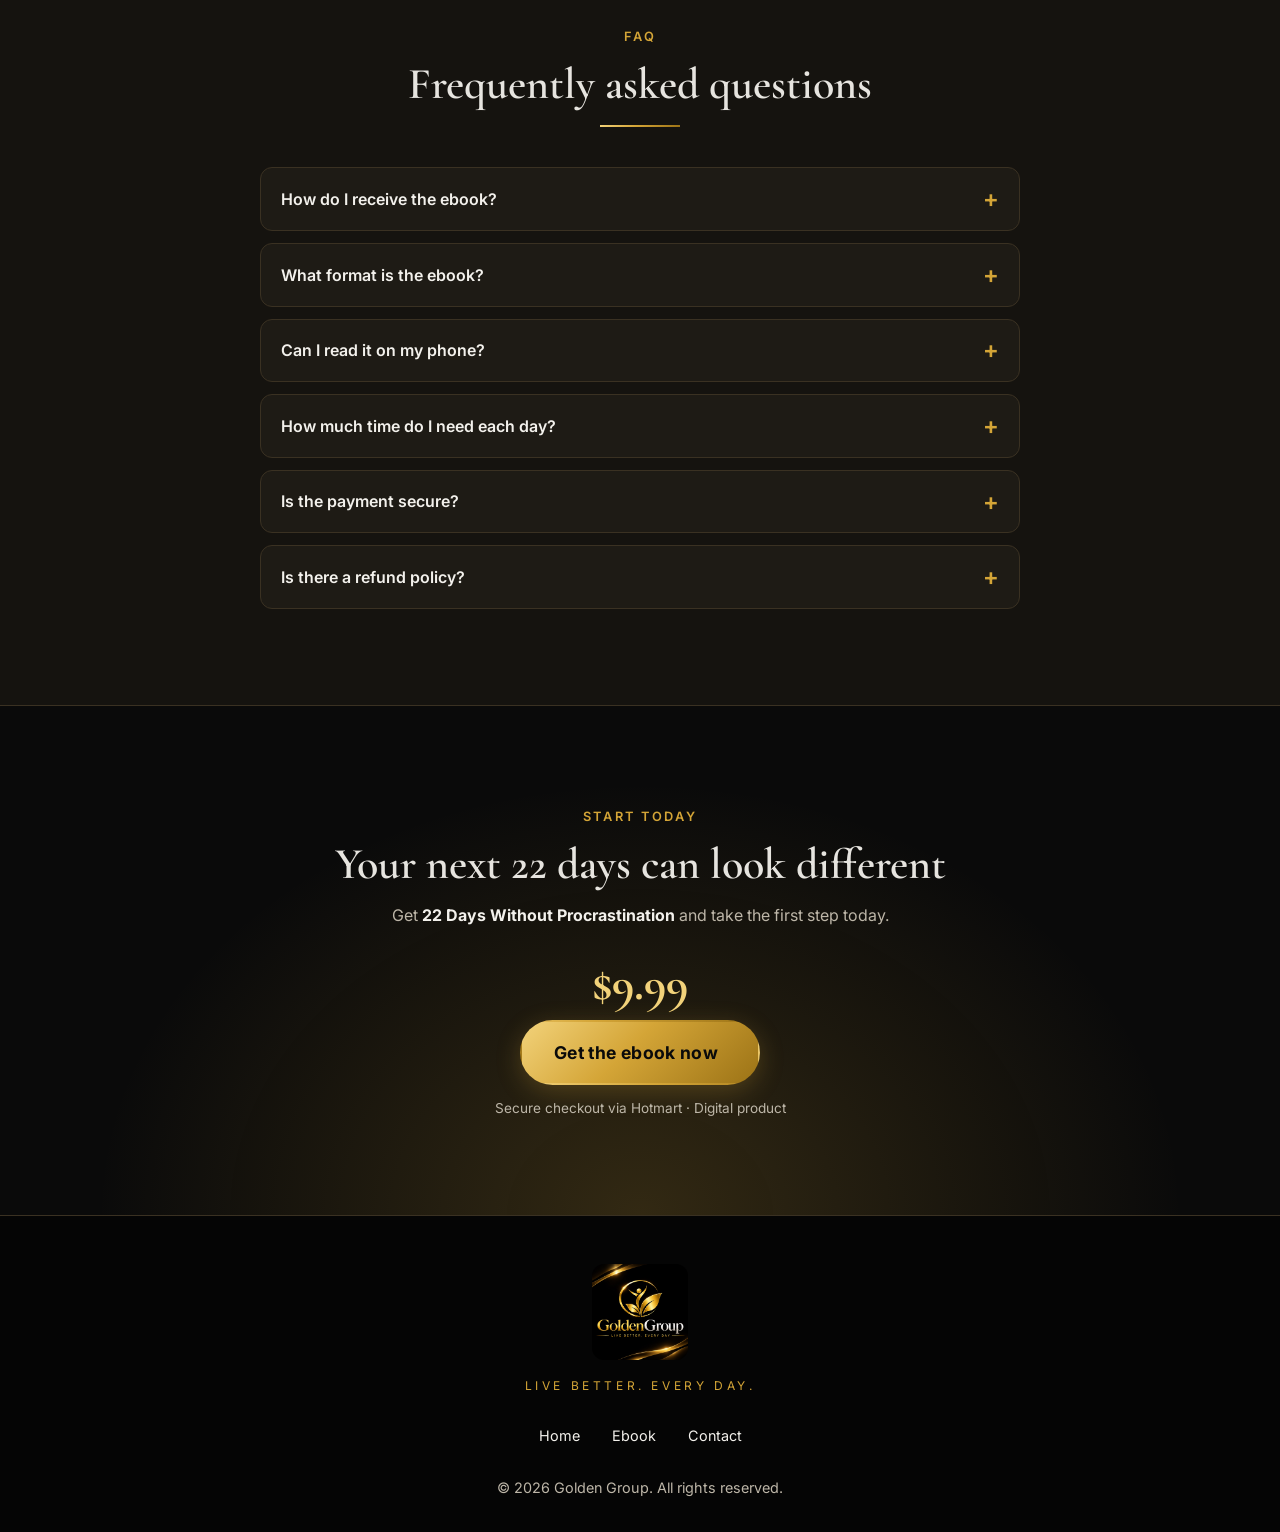
==== commit 7e61330b: "Match daily time in audience section to FAQ Co-Authored-By: Claude Opus 5.5 <noreply@anthropic.com>" ====
--- a/ebook.html
+++ b/ebook.html
@@ -165,7 +165,7 @@
           <li>You feel busy all day but don't make progress on what matters.</li>
           <li>You're a student, professional or entrepreneur who wants a better relationship with your time.</li>
           <li>You prefer short, practical steps over long theory.</li>
-          <li>You're ready to commit a few minutes a day for 22 days.</li>
+          <li>You're ready to commit about 15 minutes a day for 22 days.</li>
         </ul>
       </div>
     </section>
@@ -217,7 +217,7 @@
           <details>
             <summary>How much time do I need each day?</summary>
             <div class="answer">
-              <p>[DAILY-TIME — e.g. how long each day's reading and action takes]</p>
+              <p>About 15 minutes a day.</p>
             </div>
           </details>
           <details>
@@ -229,7 +229,7 @@
           <details>
             <summary>Is there a refund policy?</summary>
             <div class="answer">
-              <p>Yes. You have a 5-day guarantee: if you request a refund through Hotmart within 5 days of your purchase, you get your money back.</p>
+              <p>Yes. You have a 7-day guarantee: if you request a refund through Hotmart within 7 days of your purchase, you get your money back.</p>
             </div>
           </details>
         </div>
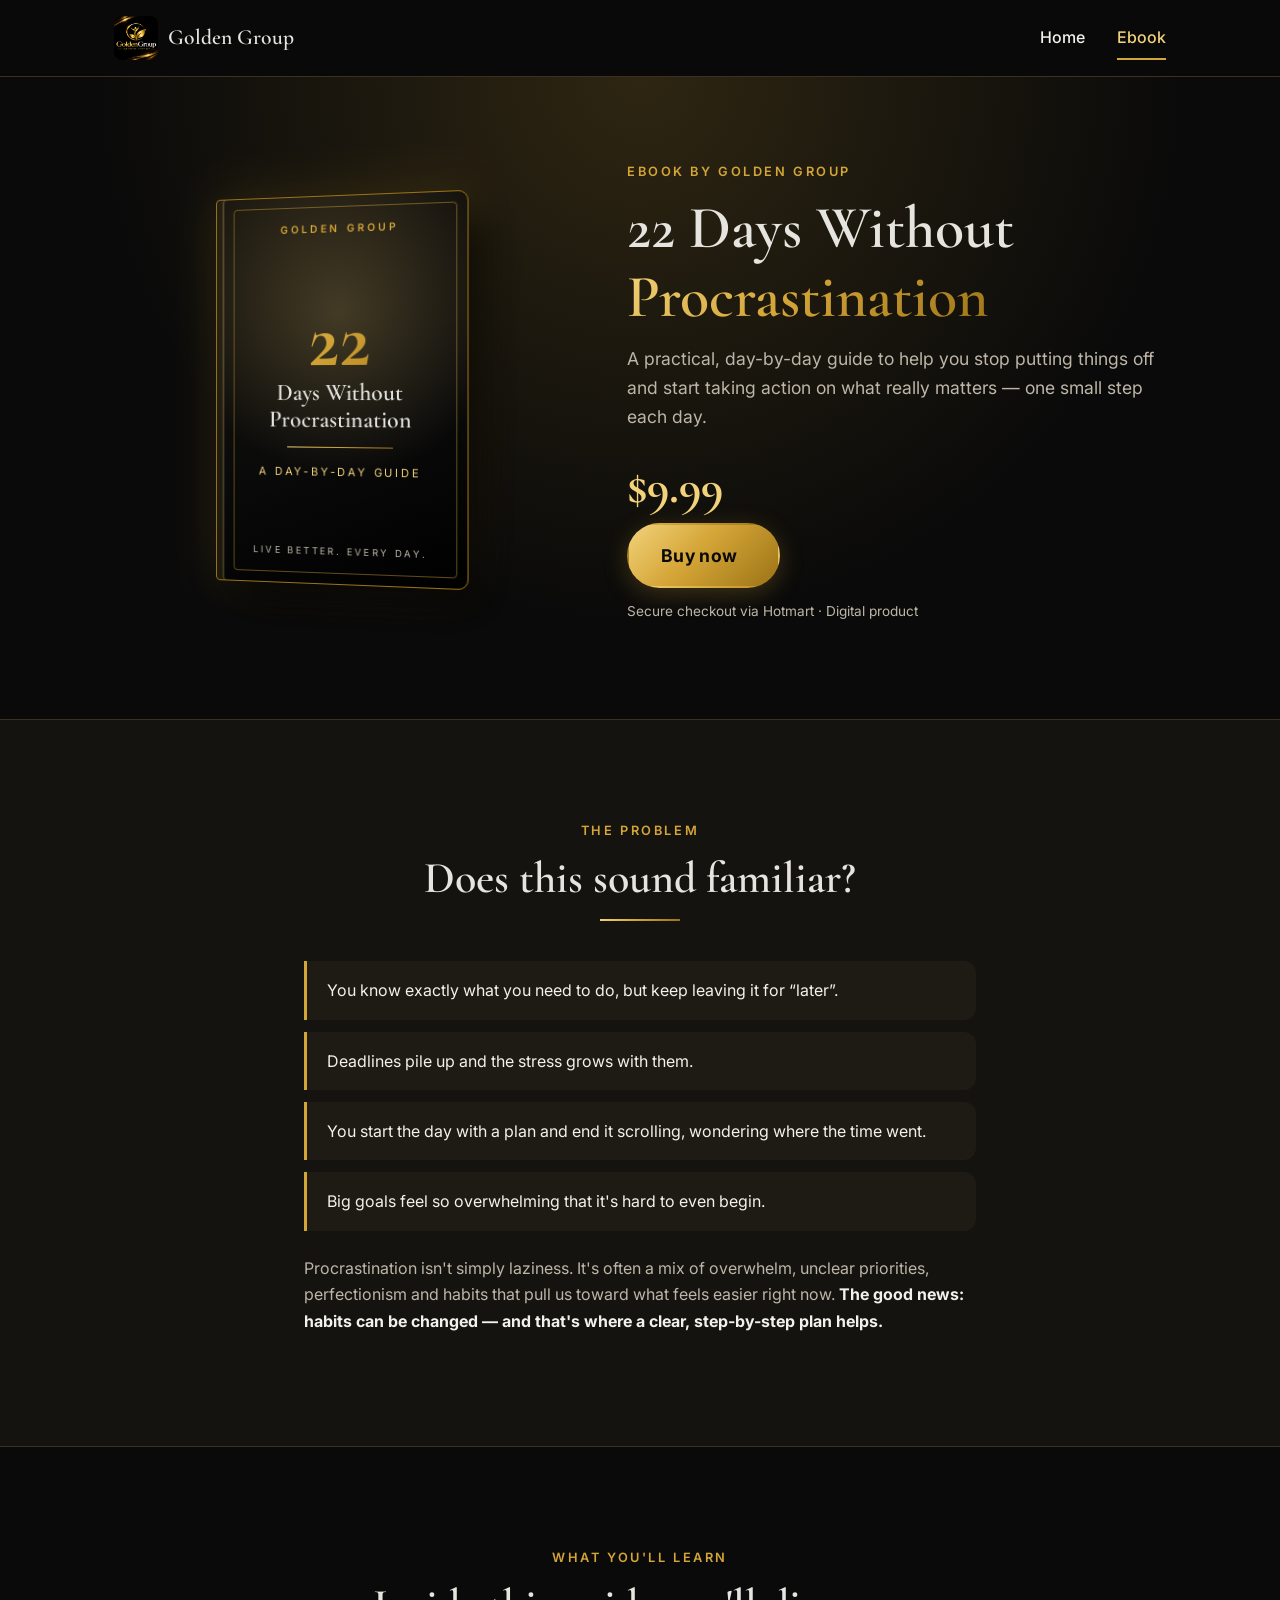
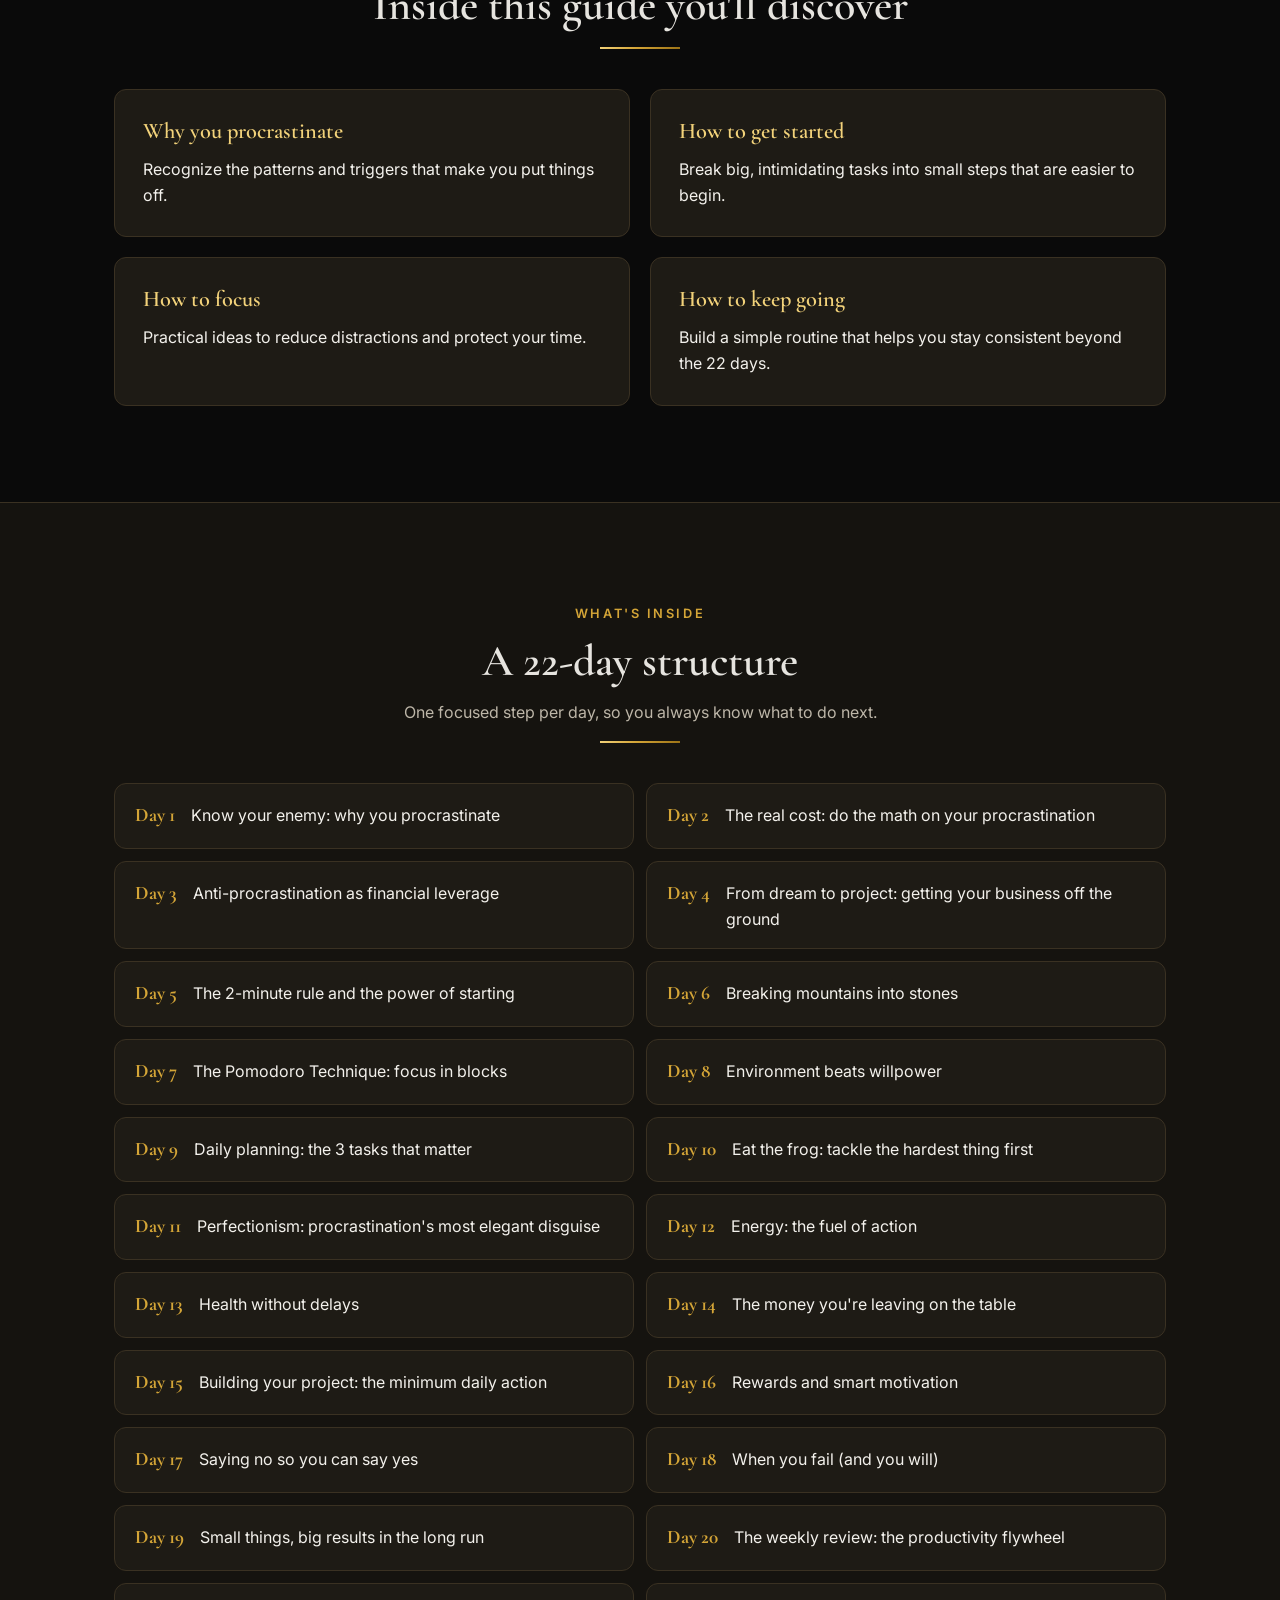
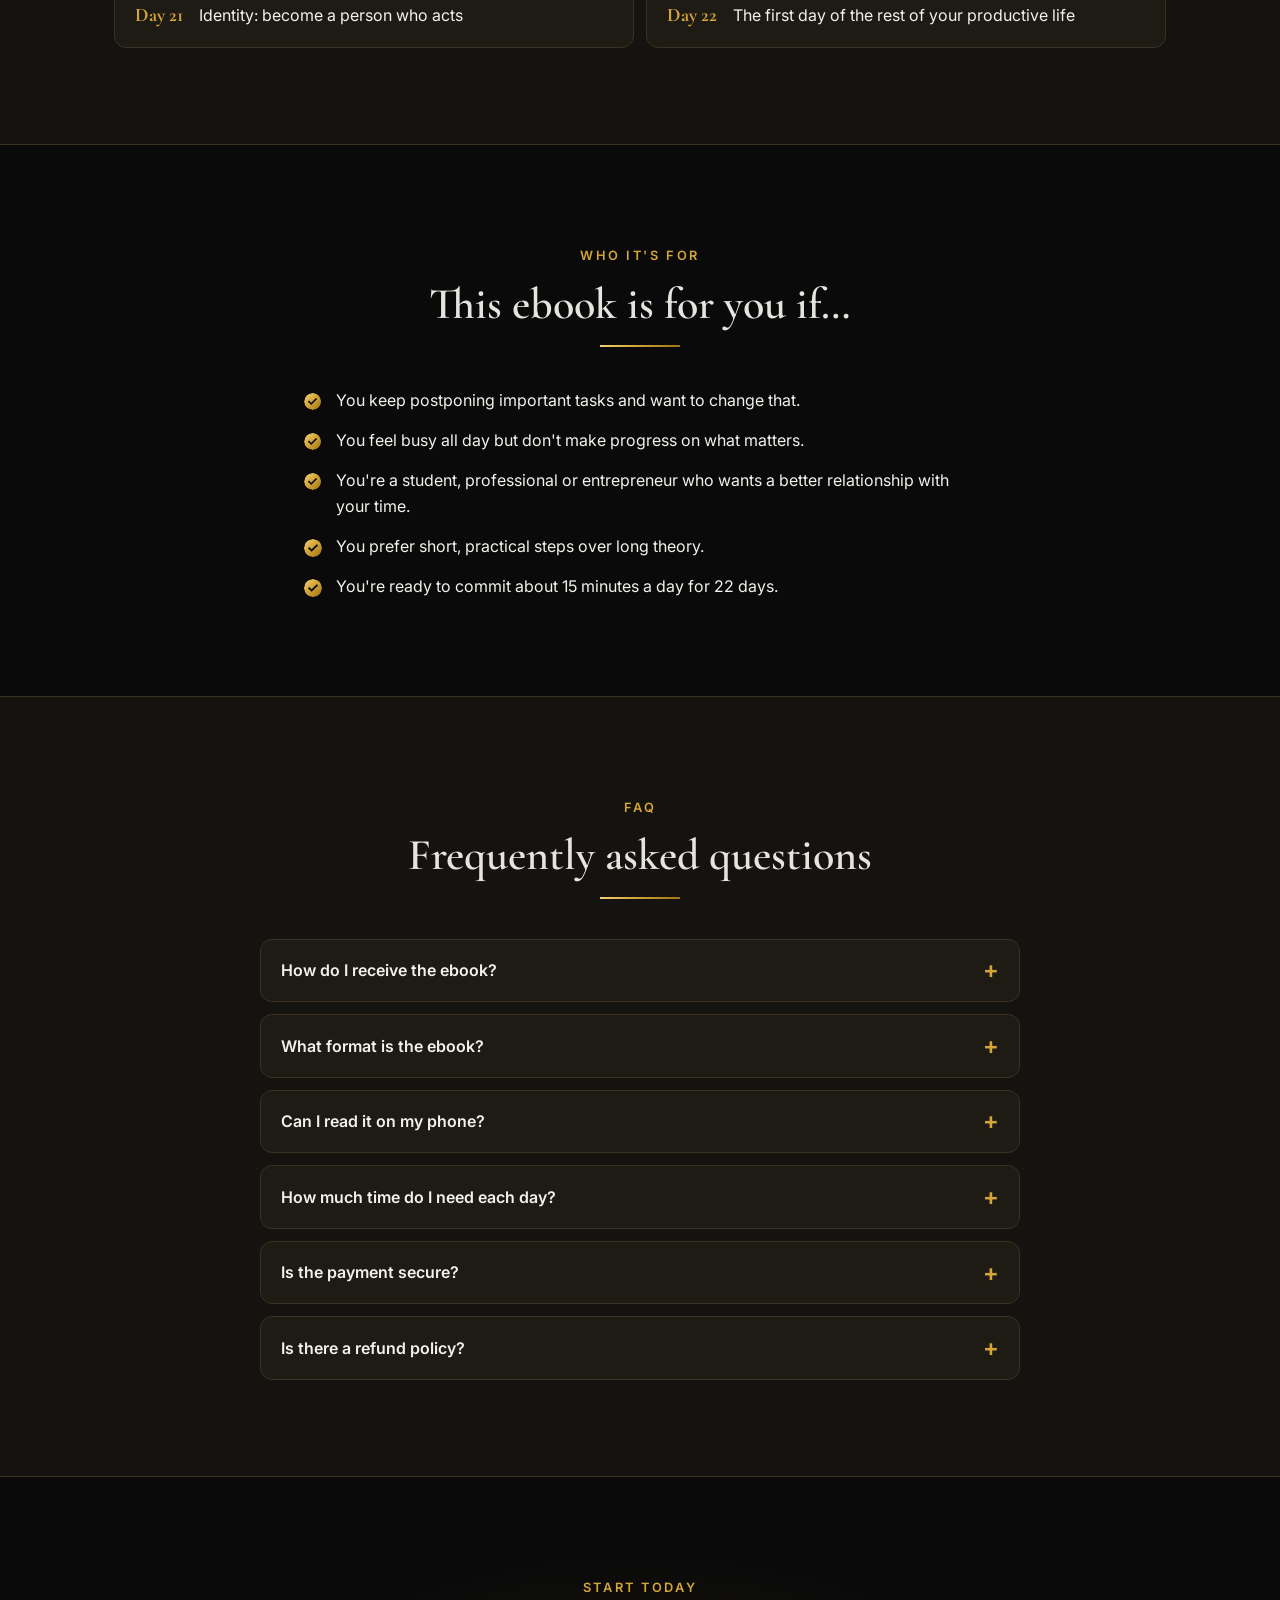
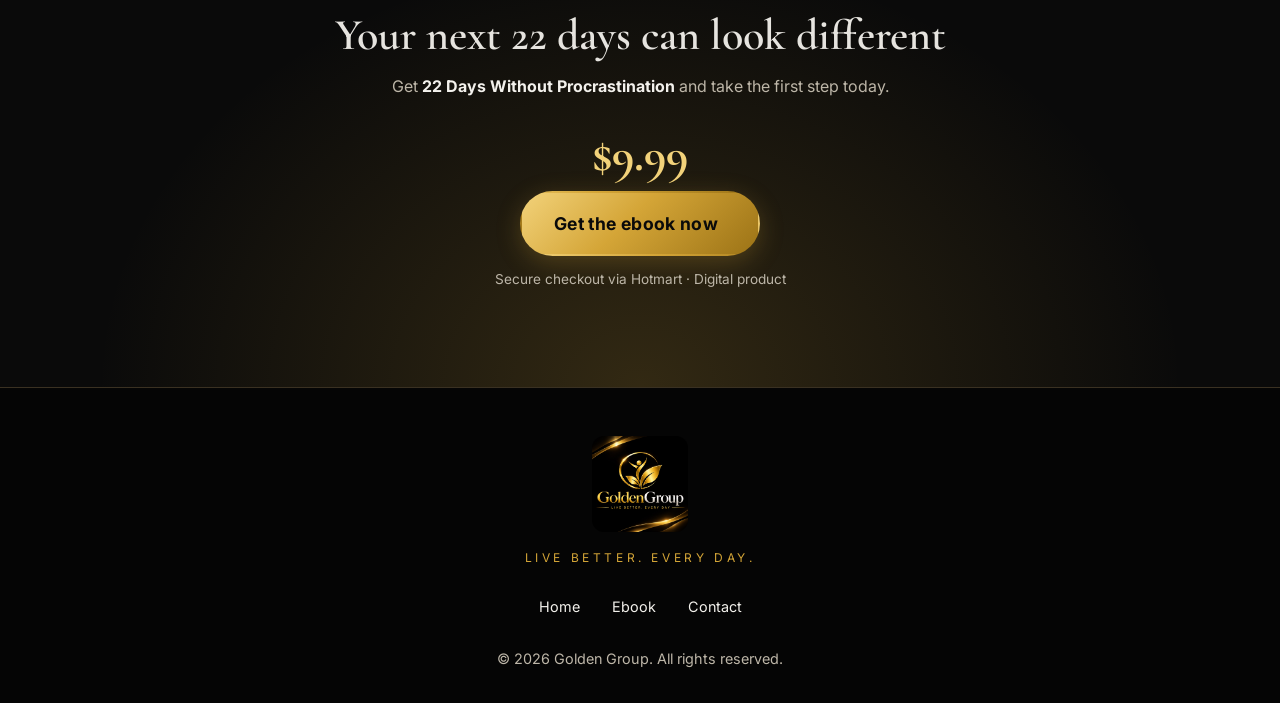
==== commit b3444435: "Add 22-day chapter list from the ebook contents Co-Authored-By: Claude Opus 5.5 <noreply@anthropic.c" ====
--- a/ebook.html
+++ b/ebook.html
@@ -138,17 +138,30 @@
           <hr class="divider">
         </div>
 
-        <!--
-          Replace the placeholder block below with the chapter list.
-          Template for each day (copy one <li> per day):
-
-          <ol class="day-list">
-            <li><span class="day">Day 1</span> <span>Chapter title</span></li>
-            <li><span class="day">Day 2</span> <span>Chapter title</span></li>
-            ...
-          </ol>
-        -->
-        <div class="placeholder-block">[CAPÍTULOS]</div>
+        <ol class="day-list">
+          <li><span class="day">Day 1</span> <span>Know your enemy: why you procrastinate</span></li>
+          <li><span class="day">Day 2</span> <span>The real cost: do the math on your procrastination</span></li>
+          <li><span class="day">Day 3</span> <span>Anti-procrastination as financial leverage</span></li>
+          <li><span class="day">Day 4</span> <span>From dream to project: getting your business off the ground</span></li>
+          <li><span class="day">Day 5</span> <span>The 2-minute rule and the power of starting</span></li>
+          <li><span class="day">Day 6</span> <span>Breaking mountains into stones</span></li>
+          <li><span class="day">Day 7</span> <span>The Pomodoro Technique: focus in blocks</span></li>
+          <li><span class="day">Day 8</span> <span>Environment beats willpower</span></li>
+          <li><span class="day">Day 9</span> <span>Daily planning: the 3 tasks that matter</span></li>
+          <li><span class="day">Day 10</span> <span>Eat the frog: tackle the hardest thing first</span></li>
+          <li><span class="day">Day 11</span> <span>Perfectionism: procrastination's most elegant disguise</span></li>
+          <li><span class="day">Day 12</span> <span>Energy: the fuel of action</span></li>
+          <li><span class="day">Day 13</span> <span>Health without delays</span></li>
+          <li><span class="day">Day 14</span> <span>The money you're leaving on the table</span></li>
+          <li><span class="day">Day 15</span> <span>Building your project: the minimum daily action</span></li>
+          <li><span class="day">Day 16</span> <span>Rewards and smart motivation</span></li>
+          <li><span class="day">Day 17</span> <span>Saying no so you can say yes</span></li>
+          <li><span class="day">Day 18</span> <span>When you fail (and you will)</span></li>
+          <li><span class="day">Day 19</span> <span>Small things, big results in the long run</span></li>
+          <li><span class="day">Day 20</span> <span>The weekly review: the productivity flywheel</span></li>
+          <li><span class="day">Day 21</span> <span>Identity: become a person who acts</span></li>
+          <li><span class="day">Day 22</span> <span>The first day of the rest of your productive life</span></li>
+        </ol>
       </div>
     </section>
 
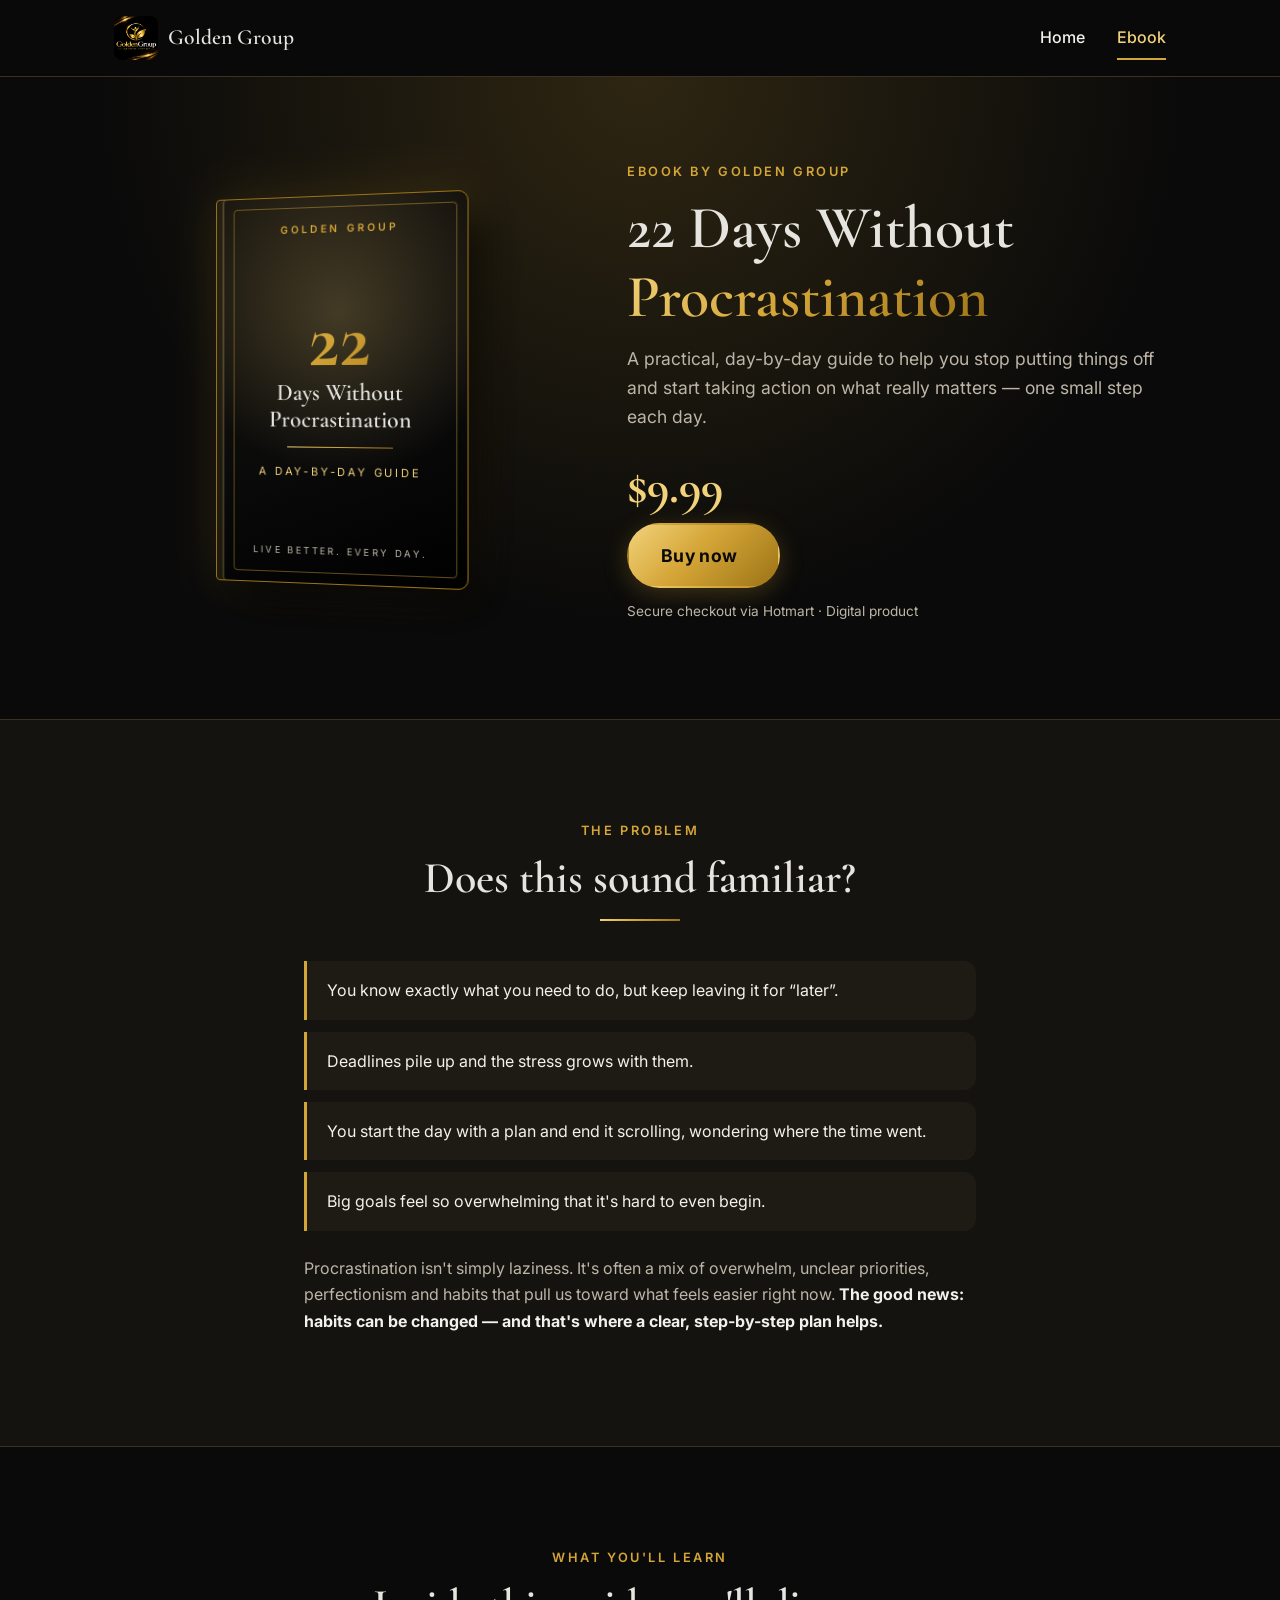
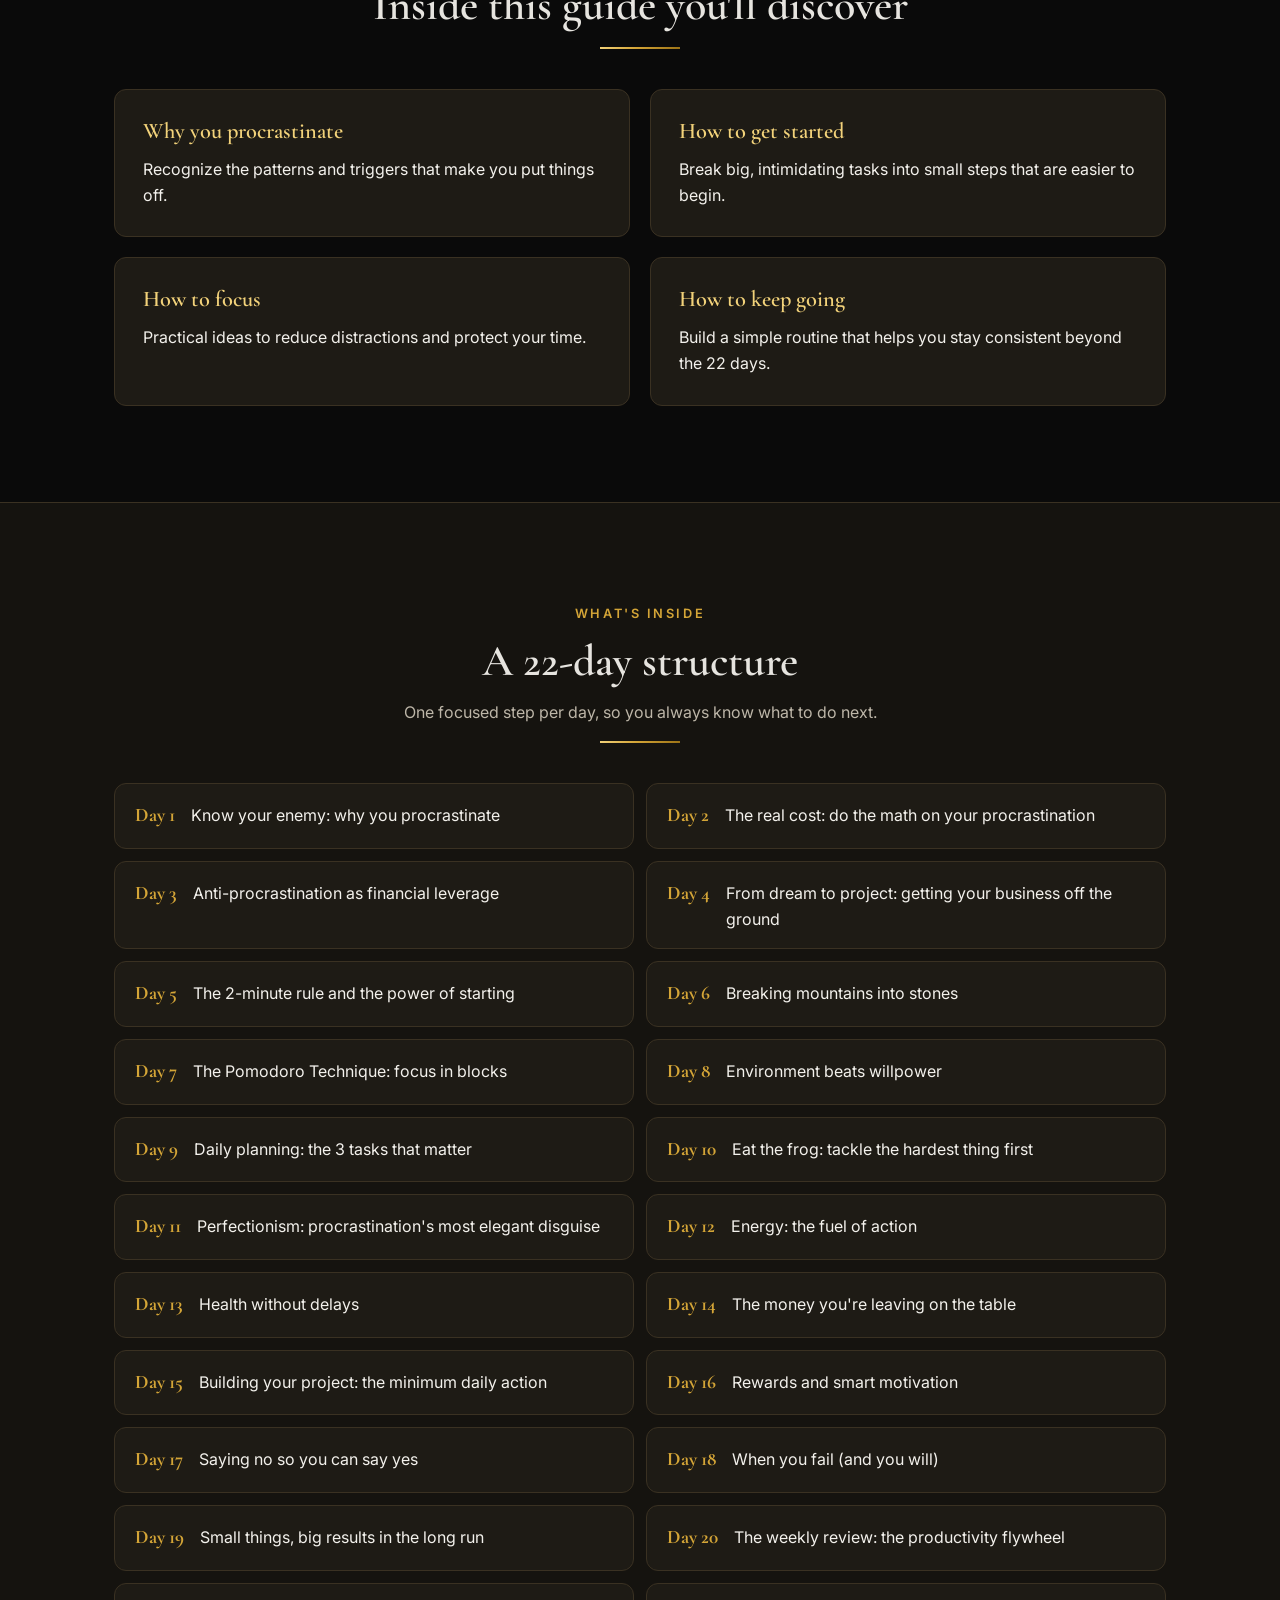
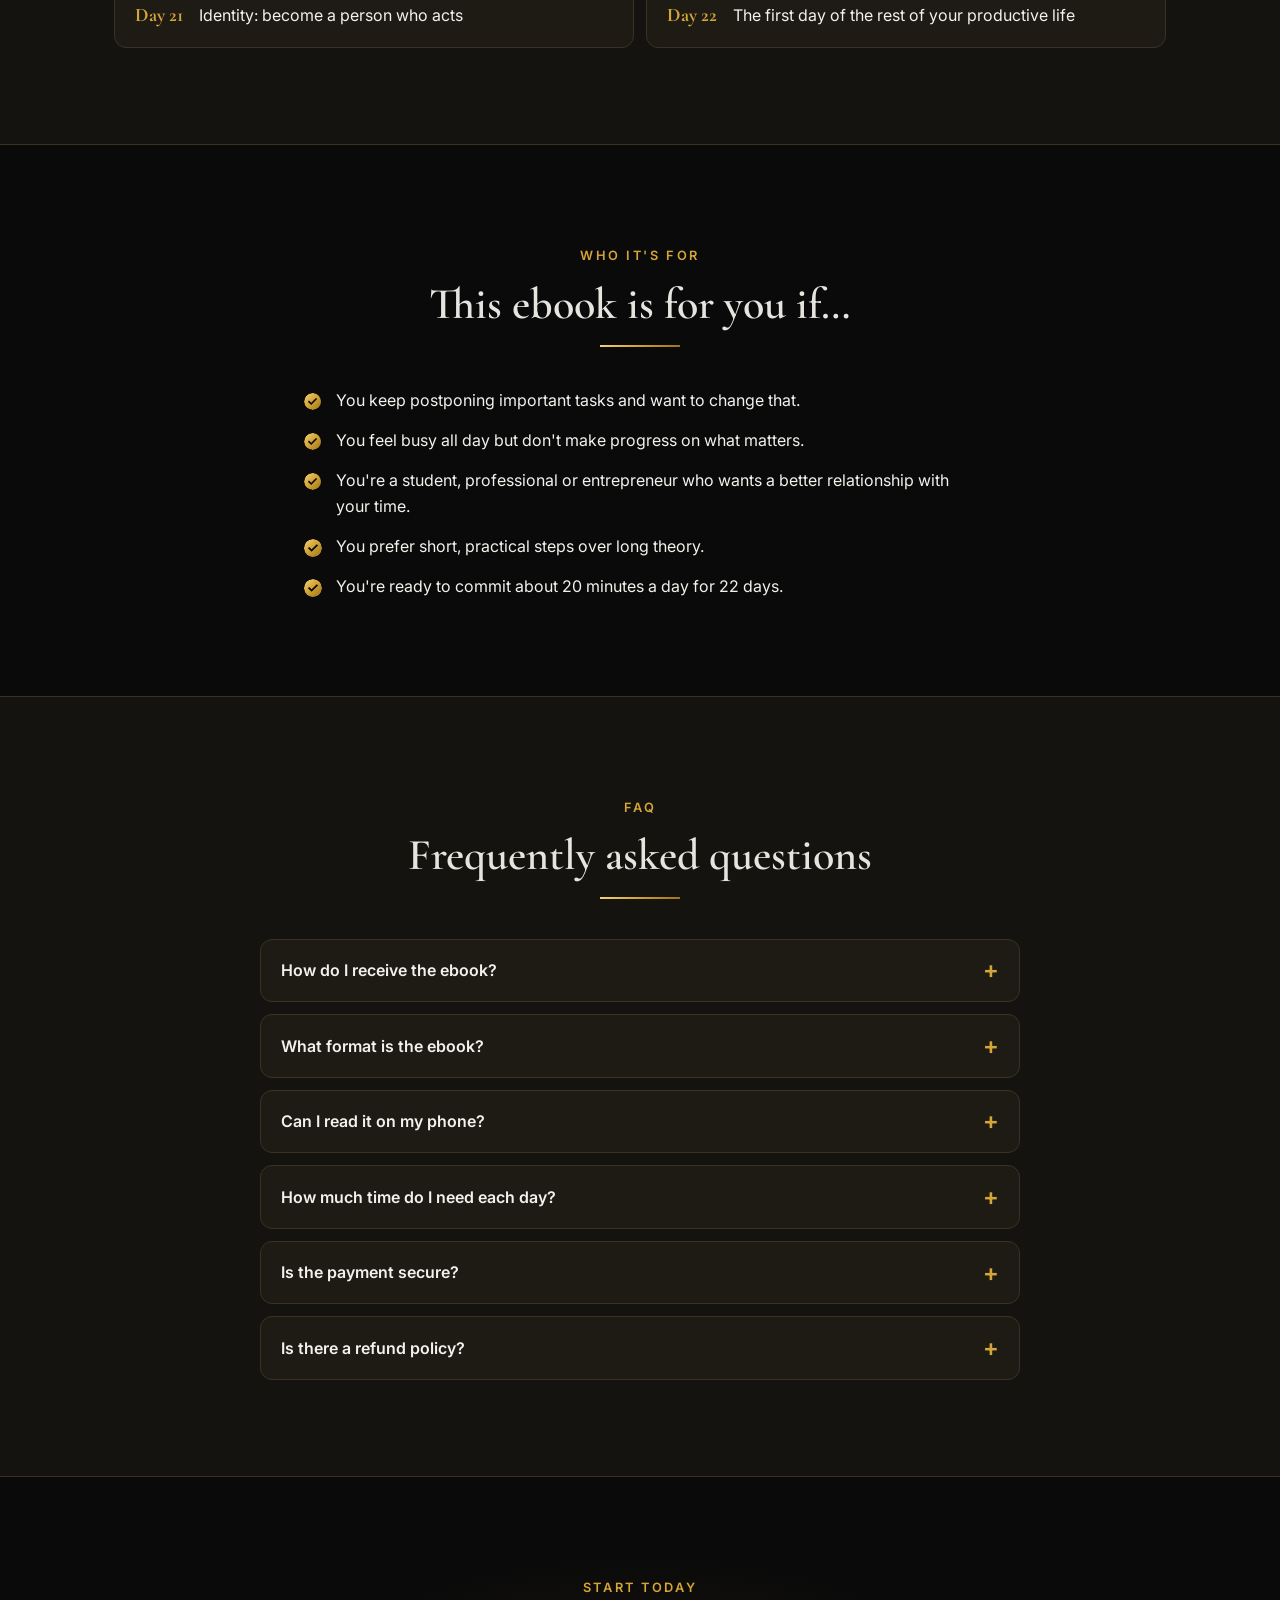
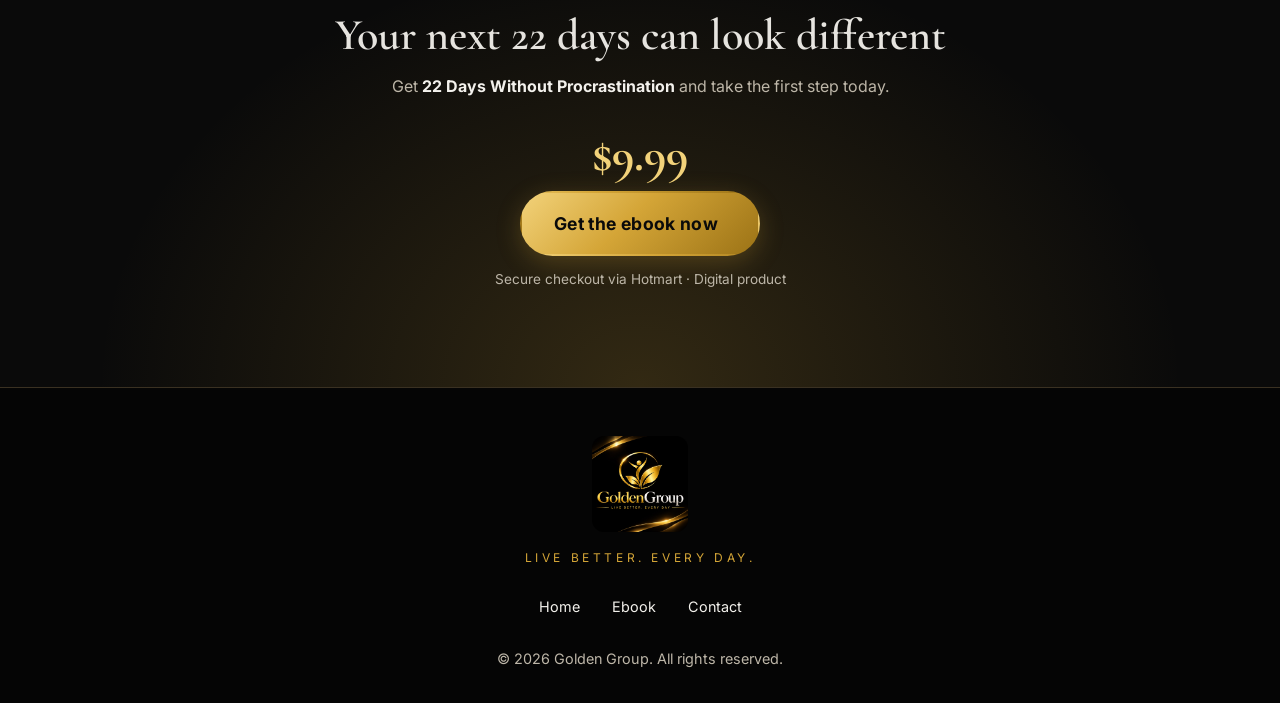
==== commit 1b4647aa: "Update daily time to 20 minutes to match the ebook Co-Authored-By: Claude Opus 5.5 <noreply@anthropi" ====
--- a/ebook.html
+++ b/ebook.html
@@ -178,7 +178,7 @@
           <li>You feel busy all day but don't make progress on what matters.</li>
           <li>You're a student, professional or entrepreneur who wants a better relationship with your time.</li>
           <li>You prefer short, practical steps over long theory.</li>
-          <li>You're ready to commit about 15 minutes a day for 22 days.</li>
+          <li>You're ready to commit about 20 minutes a day for 22 days.</li>
         </ul>
       </div>
     </section>
@@ -230,7 +230,7 @@
           <details>
             <summary>How much time do I need each day?</summary>
             <div class="answer">
-              <p>About 15 minutes a day.</p>
+              <p>About 20 minutes a day: one chapter, plus a short task to complete.</p>
             </div>
           </details>
           <details>
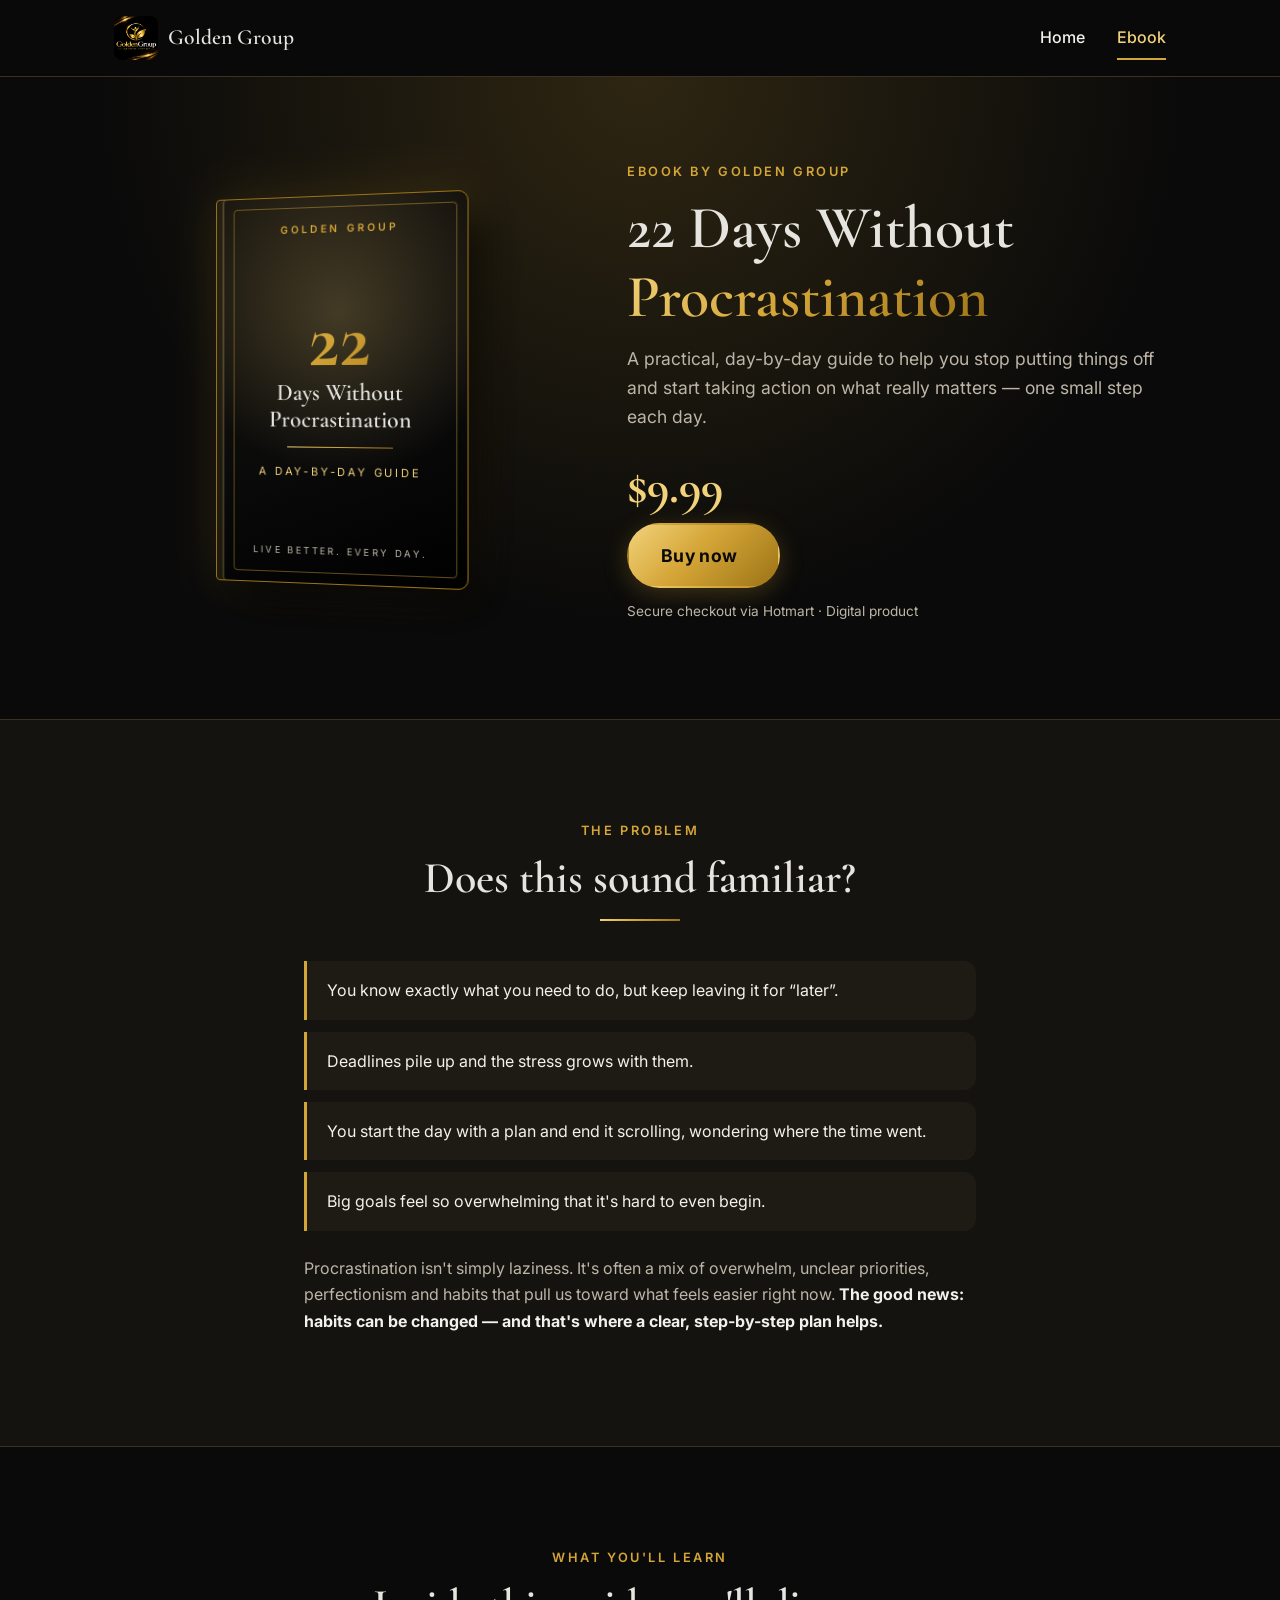
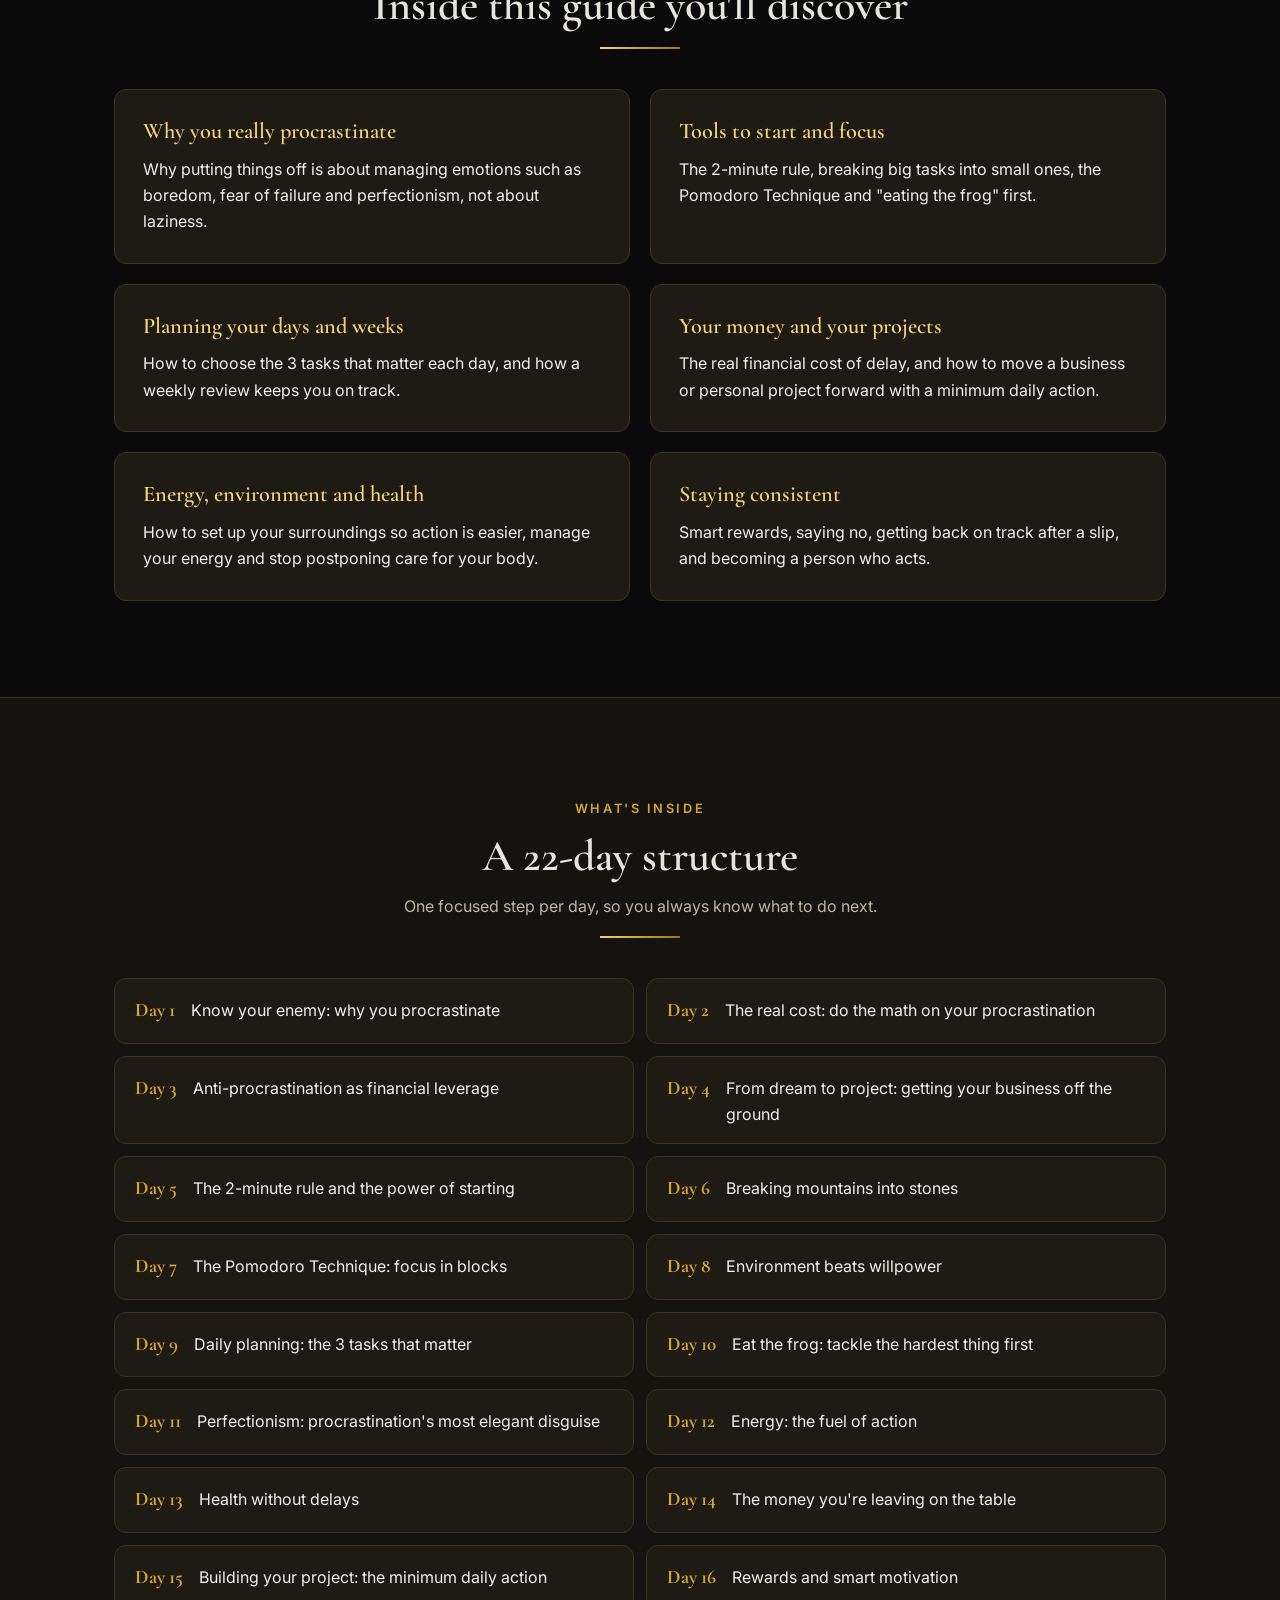
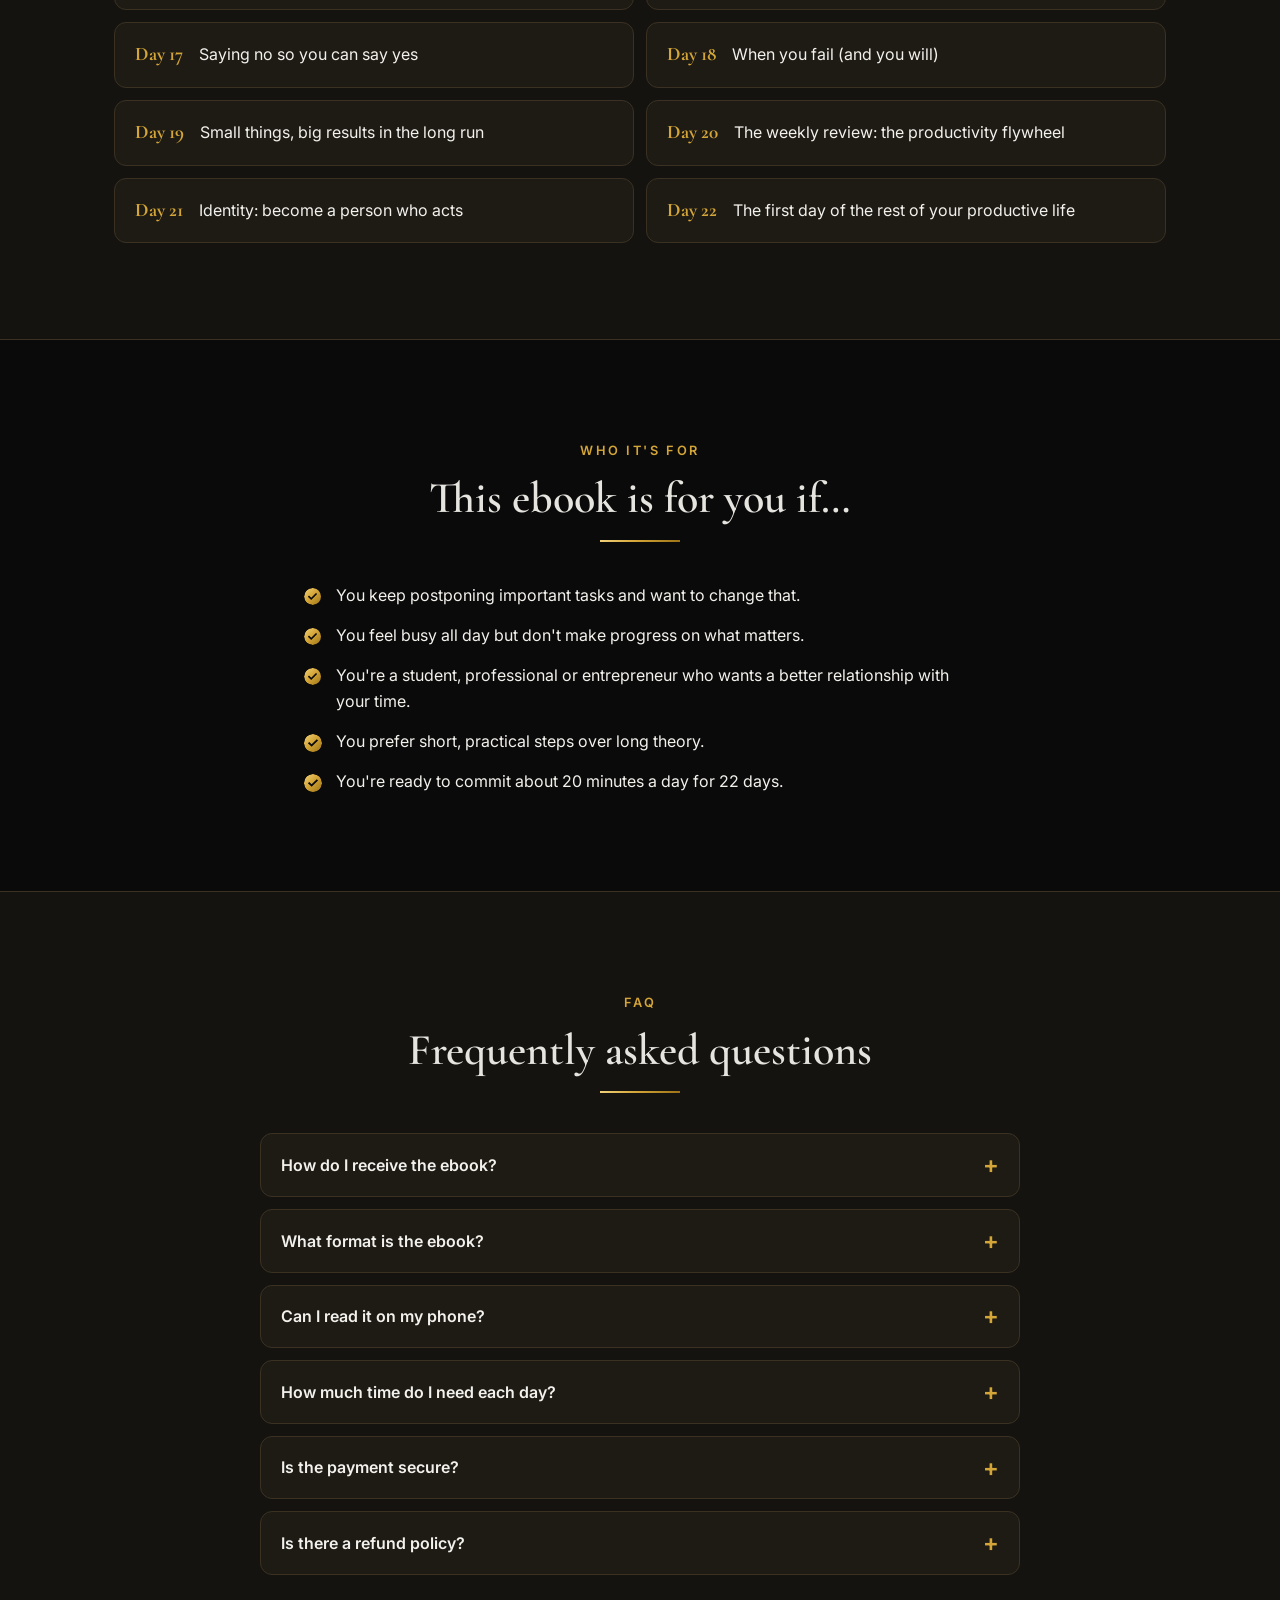
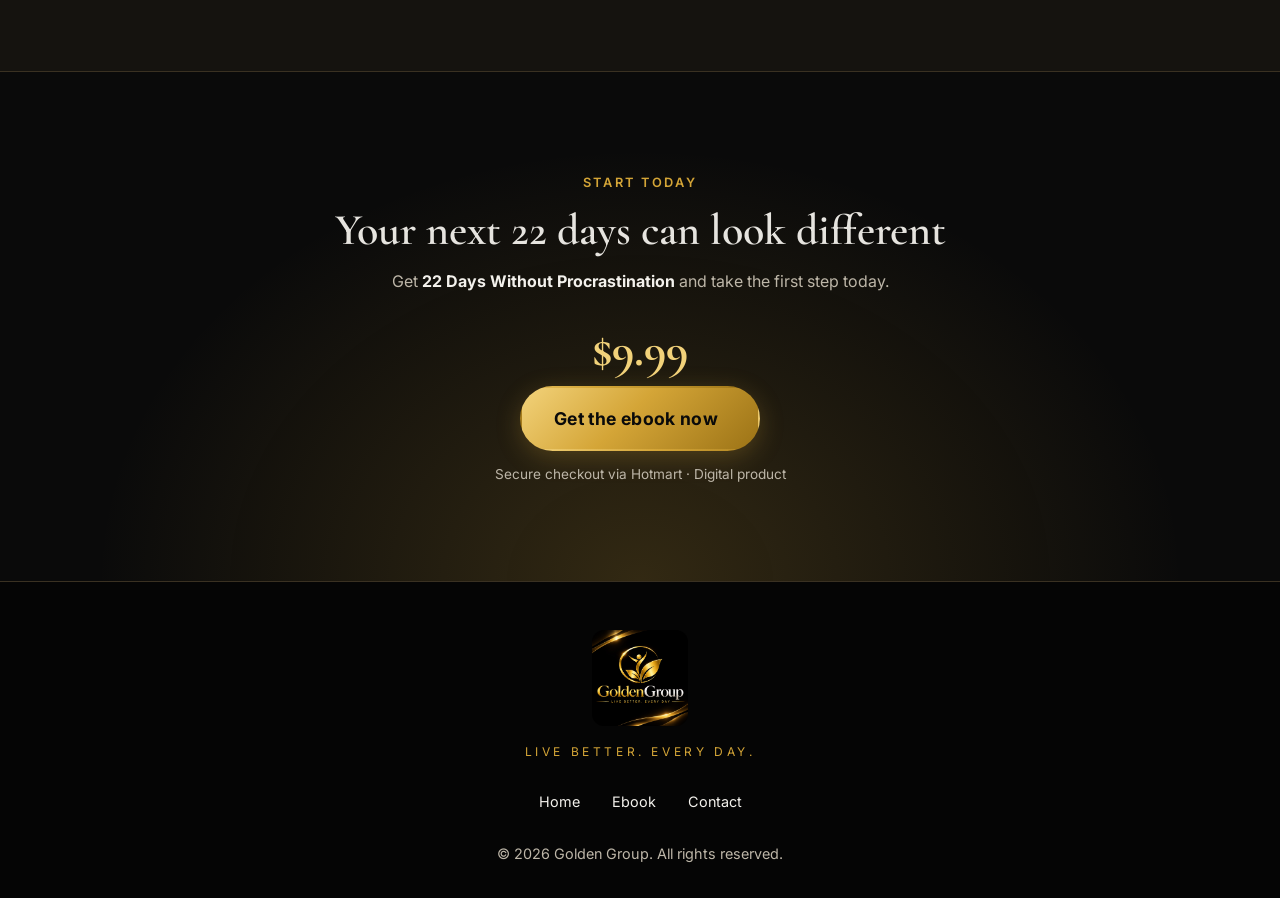
==== commit 9f576378: "Rewrite What you'll learn section from the ebook's real content Co-Authored-By: Claude Opus 5.5 <nor" ====
--- a/ebook.html
+++ b/ebook.html
@@ -109,20 +109,28 @@
         </div>
         <div class="grid grid-2">
           <article class="card">
-            <h3>Why you procrastinate</h3>
-            <p>Recognize the patterns and triggers that make you put things off.</p>
-          </article>
-          <article class="card">
-            <h3>How to get started</h3>
-            <p>Break big, intimidating tasks into small steps that are easier to begin.</p>
-          </article>
-          <article class="card">
-            <h3>How to focus</h3>
-            <p>Practical ideas to reduce distractions and protect your time.</p>
-          </article>
-          <article class="card">
-            <h3>How to keep going</h3>
-            <p>Build a simple routine that helps you stay consistent beyond the 22 days.</p>
+            <h3>Why you really procrastinate</h3>
+            <p>Why putting things off is about managing emotions such as boredom, fear of failure and perfectionism, not about laziness.</p>
+          </article>
+          <article class="card">
+            <h3>Tools to start and focus</h3>
+            <p>The 2-minute rule, breaking big tasks into small ones, the Pomodoro Technique and "eating the frog" first.</p>
+          </article>
+          <article class="card">
+            <h3>Planning your days and weeks</h3>
+            <p>How to choose the 3 tasks that matter each day, and how a weekly review keeps you on track.</p>
+          </article>
+          <article class="card">
+            <h3>Your money and your projects</h3>
+            <p>The real financial cost of delay, and how to move a business or personal project forward with a minimum daily action.</p>
+          </article>
+          <article class="card">
+            <h3>Energy, environment and health</h3>
+            <p>How to set up your surroundings so action is easier, manage your energy and stop postponing care for your body.</p>
+          </article>
+          <article class="card">
+            <h3>Staying consistent</h3>
+            <p>Smart rewards, saying no, getting back on track after a slip, and becoming a person who acts.</p>
           </article>
         </div>
       </div>
